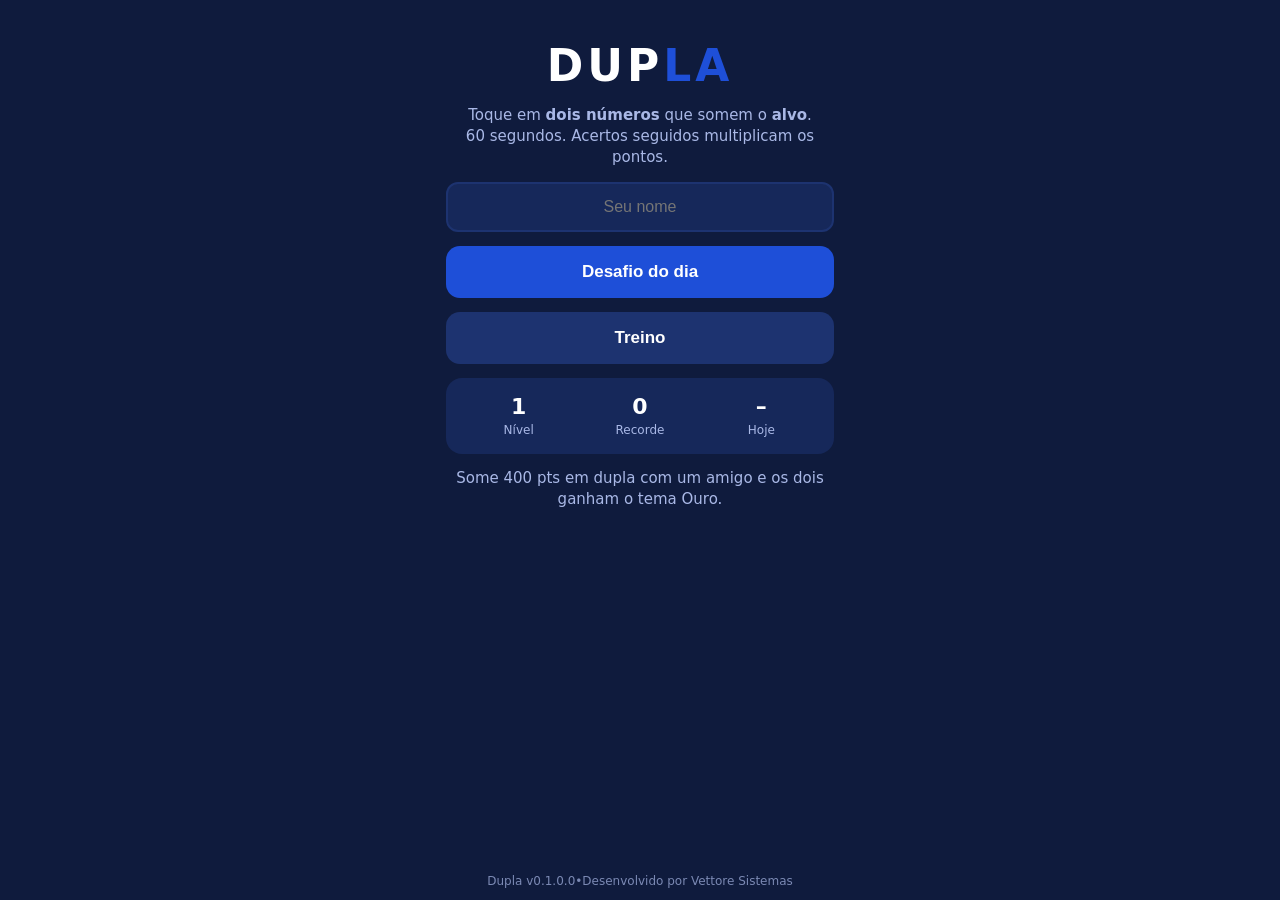
==== index.html @ faa6c2a7 "v0.1.0.0 v0.1.0.0 - Dupla: protótipo jogável com desafio diário, duelo por link e meta da dupla" ====
<!doctype html>
<html lang="pt-BR">
<head>
<meta charset="utf-8">
<meta name="viewport" content="width=device-width,initial-scale=1,maximum-scale=1,user-scalable=no">
<title>Dupla</title>
<style>
:root{--azul:#1e4fd8;--azul2:#163fa8;--fundo:#0f1b3d;--card:#16285a;--card2:#1d3370;--txt:#fff;--sub:#a9b8e6;--ok:#22c55e;--erro:#ef4444;--ouro:#f5b301}
body.ouro{--azul:#c58a00;--azul2:#8f6400;--card2:#3a2f10}
*{box-sizing:border-box;margin:0;padding:0;-webkit-tap-highlight-color:transparent}
body{background:var(--fundo);color:var(--txt);font-family:system-ui,-apple-system,Segoe UI,Roboto,sans-serif;min-height:100vh;display:flex;flex-direction:column;align-items:center;user-select:none}
.app{width:100%;max-width:420px;padding:16px;flex:1;display:flex;flex-direction:column}
.tela{display:none;flex-direction:column;gap:14px;flex:1}
.tela.on{display:flex}
h1{font-size:44px;text-align:center;letter-spacing:4px;margin-top:24px}
h1 span{color:var(--azul)}
.sub{color:var(--sub);text-align:center;font-size:15px;line-height:1.4}
.btn{background:var(--azul);color:#fff;border:0;border-radius:14px;padding:16px;font-size:17px;font-weight:700;cursor:pointer;width:100%}
.btn:active{transform:scale(.98);background:var(--azul2)}
.btn.sec{background:var(--card2)}
.btn.zap{background:#16a34a}
input{background:var(--card);border:2px solid var(--card2);color:#fff;border-radius:12px;padding:14px;font-size:16px;width:100%;text-align:center}
input:focus{outline:none;border-color:var(--azul)}
.box{background:var(--card);border-radius:16px;padding:16px}
.banner{background:linear-gradient(135deg,var(--azul),#7c3aed);border-radius:16px;padding:16px;text-align:center;line-height:1.45}
.stats{display:grid;grid-template-columns:repeat(3,1fr);gap:8px;text-align:center}
.stats b{display:block;font-size:22px}
.stats small{color:var(--sub);font-size:12px}
.topo{display:flex;justify-content:space-between;align-items:center}
.alvo{text-align:center}
.alvo small{color:var(--sub);font-size:13px;letter-spacing:2px}
.alvo b{display:block;font-size:64px;line-height:1}
.pts{font-size:22px;font-weight:700}
.combo{font-size:15px;color:var(--ouro);font-weight:700;min-width:60px;text-align:right}
.barra{height:10px;background:var(--card);border-radius:6px;overflow:hidden}
.barra i{display:block;height:100%;background:var(--azul);width:100%;transition:width .1s linear}
.barra.alerta i{background:var(--erro)}
.grid{display:grid;grid-template-columns:repeat(4,1fr);gap:10px;margin-top:6px}
.cel{aspect-ratio:1;border:0;border-radius:16px;background:var(--card2);color:#fff;font-size:34px;font-weight:800;cursor:pointer;transition:transform .08s,background .15s}
.cel:active{transform:scale(.93)}
.cel.sel{background:var(--azul);transform:scale(.95)}
.cel.ok{background:var(--ok)}
.cel.erro{background:var(--erro)}
.pop{position:fixed;left:50%;top:38%;transform:translate(-50%,0);font-size:34px;font-weight:900;pointer-events:none;animation:sobe .7s forwards;text-shadow:0 2px 8px #000}
@keyframes sobe{to{transform:translate(-50%,-70px);opacity:0}}
.grande{font-size:72px;font-weight:900;text-align:center;line-height:1}
.centro{text-align:center}
.vs{display:flex;justify-content:space-around;text-align:center}
.vs b{display:block;font-size:30px}
.vs small{color:var(--sub)}
.meta{height:14px;background:var(--fundo);border-radius:8px;overflow:hidden;margin-top:8px}
.meta i{display:block;height:100%;background:var(--ouro)}
.espaco{flex:1}
footer{color:var(--sub);font-size:12px;padding:12px;text-align:center;opacity:.7}
</style>
</head>
<body>
<div class="app">

  <!-- INÍCIO -->
  <section class="tela on" id="t-inicio">
    <h1>DUP<span>LA</span></h1>
    <p class="sub">Toque em <b>dois números</b> que somem o <b>alvo</b>.<br>60 segundos. Acertos seguidos multiplicam os pontos.</p>
    <div class="banner" id="convite" style="display:none"></div>
    <input id="nome" maxlength="16" placeholder="Seu nome">
    <button class="btn" id="b-desafio" style="display:none">Aceitar desafio</button>
    <button class="btn" id="b-dia">Desafio do dia</button>
    <button class="btn sec" id="b-treino">Treino</button>
    <div class="box stats">
      <div><b id="s-nivel">1</b><small>Nível</small></div>
      <div><b id="s-rec">0</b><small>Recorde</small></div>
      <div><b id="s-hoje">–</b><small>Hoje</small></div>
    </div>
    <p class="sub" id="s-tema"></p>
  </section>

  <!-- JOGO -->
  <section class="tela" id="t-jogo">
    <div class="topo">
      <div class="pts" id="j-pts">0</div>
      <div class="alvo"><small>ALVO</small><b id="j-alvo">10</b></div>
      <div class="combo" id="j-combo"></div>
    </div>
    <div class="barra" id="j-barra"><i id="j-tempo"></i></div>
    <div class="grid" id="j-grid"></div>
  </section>

  <!-- FIM -->
  <section class="tela" id="t-fim">
    <p class="sub" id="f-titulo" style="margin-top:20px"></p>
    <div class="grande" id="f-pts">0</div>
    <p class="centro sub" id="f-rec"></p>
    <div class="box" id="f-dupla" style="display:none"></div>
    <div class="espaco"></div>
    <button class="btn zap" id="f-share1"></button>
    <button class="btn sec" id="f-share2" style="display:none"></button>
    <button class="btn sec" id="f-novo">Jogar de novo</button>
    <button class="btn sec" id="f-menu">Menu</button>
  </section>

  <!-- RESULTADO RECEBIDO -->
  <section class="tela" id="t-res">
    <h1 style="font-size:32px">RESULTADO<br>DA DUPLA</h1>
    <div class="box" id="r-box"></div>
    <div class="espaco"></div>
    <button class="btn" id="r-jogar">Jogar</button>
  </section>

</div>
<footer id="rodape"></footer>

<script>
const CONFIG = { SISTEMA:'Dupla', VERSAO:'0.1.0.0', DESENVOLVEDOR:'Vettore Sistemas', TEMPO:60, META_DUPLA:400 };

const $ = id => document.getElementById(id);
const fmt = n => Number(n).toLocaleString('pt-BR');
const ls = {
  get(k,d){ try{ const v=localStorage.getItem('dupla_'+k); return v===null?d:JSON.parse(v); }catch(e){ return d; } },
  set(k,v){ try{ localStorage.setItem('dupla_'+k, JSON.stringify(v)); }catch(e){} }
};
function rng(seed){ let a=seed>>>0; return ()=>{ a=a+0x6D2B79F5|0; let t=Math.imul(a^a>>>15,1|a); t=t+Math.imul(t^t>>>7,61|t)^t; return ((t^t>>>14)>>>0)/4294967296; }; }
const hoje = () => { const d=new Date(); return d.getFullYear()*10000+(d.getMonth()+1)*100+d.getDate(); };
const base = () => location.origin + location.pathname;
const limpa = s => (s||'Amigo').toString().replace(/[<>&"]/g,'').slice(0,16) || 'Amigo';
const nome = () => limpa($('nome').value.trim() || 'Jogador');

// ---- Parâmetros de link ----
const P = new URLSearchParams(location.search);
let desafio = null, resultado = null;
if (P.get('r')) resultado = { seed:+P.get('r'), a:+P.get('a')||0, an:limpa(P.get('an')), b:+P.get('b')||0, bn:limpa(P.get('bn')) };
else if (P.get('d')) desafio = { seed:+P.get('d'), s:+P.get('s')||0, n:limpa(P.get('n')) };

// ---- Navegação ----
function mostrar(t){ document.querySelectorAll('.tela').forEach(e=>e.classList.remove('on')); $('t-'+t).classList.add('on'); }

function aplicarTema(){
  const ouro = ls.get('ouro', false);
  document.body.classList.toggle('ouro', ouro);
  $('s-tema').textContent = ouro ? 'Tema Ouro desbloqueado ✓' : `Some ${fmt(CONFIG.META_DUPLA)} pts em dupla com um amigo e os dois ganham o tema Ouro.`;
}
function nivel(){ return Math.floor(Math.sqrt(ls.get('total',0)/150))+1; }

function telaInicio(){
  $('s-nivel').textContent = nivel();
  $('s-rec').textContent = fmt(ls.get('recorde',0));
  const dia = ls.get('dia',{});
  $('s-hoje').textContent = dia.d===hoje() ? fmt(dia.p) : '–';
  if (desafio){
    $('convite').style.display='block';
    $('convite').innerHTML = `<b>${desafio.n}</b> te desafiou com <b>${fmt(desafio.s)} pts</b>.<br>Juntos, cheguem a ${fmt(CONFIG.META_DUPLA)} e <b>os dois</b> ganham o tema Ouro.`;
    $('b-desafio').style.display='block';
  }
  aplicarTema();
  mostrar('inicio');
}

// ---- Jogo ----
let G = null, modo = 'treino';

function iniciar(seed, m){
  ls.set('nome', nome());
  modo = m;
  G = { r:rng(seed), seed, grid:[], alvo:0, pts:0, combo:1, ult:0, sel:-1, fim:Date.now()+CONFIG.TEMPO*1000, timer:null };
  for (let i=0;i<16;i++) G.grid.push(novo());
  novoAlvo();
  montarGrid();
  mostrar('jogo');
  render();
  G.timer = setInterval(tick, 100);
}
function novo(){ return 1+Math.floor(G.r()*9); }
function existePar(t){ for(let i=0;i<16;i++) for(let j=i+1;j<16;j++) if(G.grid[i]+G.grid[j]===t) return true; return false; }
function novoAlvo(){
  let t = 8+Math.floor(G.r()*7);
  if (!existePar(t)){ const i=Math.floor(G.r()*16); let j=Math.floor(G.r()*15); if(j>=i) j++; t=G.grid[i]+G.grid[j]; }
  G.alvo = t;
}
function montarGrid(){
  const g=$('j-grid'); g.innerHTML='';
  for (let i=0;i<16;i++){ const b=document.createElement('button'); b.className='cel'; b.onpointerdown=e=>{e.preventDefault(); toque(i);}; g.appendChild(b); }
}
function render(){
  const cels = $('j-grid').children;
  for (let i=0;i<16;i++){ cels[i].textContent=G.grid[i]; cels[i].classList.toggle('sel', G.sel===i); }
  $('j-alvo').textContent = G.alvo;
  $('j-pts').textContent = fmt(G.pts);
  $('j-combo').textContent = G.combo>1 ? 'x'+G.combo : '';
}
function toque(i){
  if (!G) return;
  if (G.sel===-1){ G.sel=i; render(); return; }
  if (G.sel===i){ G.sel=-1; render(); return; }
  const a=G.sel, b=i; G.sel=-1;
  if (G.grid[a]+G.grid[b]===G.alvo){
    const agora=Date.now();
    G.combo = (agora-G.ult<2500) ? Math.min(G.combo+1,5) : 1;
    G.ult = agora;
    const ganho = 10*G.combo;
    G.pts += ganho;
    G.grid[a]=novo(); G.grid[b]=novo(); novoAlvo();
    flash([a,b],'ok'); pop('+'+ganho, 'var(--ok)'); vibrar(15);
  } else {
    G.combo=1; G.fim-=2000;
    flash([a,b],'erro'); pop('-2s', 'var(--erro)'); vibrar([40,30,40]);
  }
  render();
}
function flash(ids, cls){ const c=$('j-grid').children; ids.forEach(i=>{ c[i].classList.add(cls); setTimeout(()=>c[i].classList.remove(cls),220); }); }
function pop(txt, cor){ const p=document.createElement('div'); p.className='pop'; p.textContent=txt; p.style.color=cor; document.body.appendChild(p); setTimeout(()=>p.remove(),700); }
function vibrar(p){ try{ navigator.vibrate && navigator.vibrate(p); }catch(e){} }
function tick(){
  const rest = Math.max(0, G.fim-Date.now());
  $('j-tempo').style.width = (rest/(CONFIG.TEMPO*1000)*100)+'%';
  $('j-barra').classList.toggle('alerta', rest<10000);
  if (rest<=0) terminar();
}

// ---- Fim ----
function terminar(){
  clearInterval(G.timer);
  const pts=G.pts, seed=G.seed; G=null;
  ls.set('total', ls.get('total',0)+pts);
  const rec = ls.get('recorde',0);
  const novoRec = pts>rec; if (novoRec) ls.set('recorde', pts);
  if (modo==='dia'){ const d=ls.get('dia',{}); if (d.d!==hoje() || pts>d.p) ls.set('dia',{d:hoje(),p:pts}); }

  $('f-pts').textContent = fmt(pts);
  $('f-rec').textContent = novoRec ? 'Novo recorde!' : `Recorde: ${fmt(rec)}`;
  $('f-titulo').textContent = modo==='dia' ? 'DESAFIO DO DIA' : modo==='desafio' ? 'DESAFIO' : 'TREINO';
  $('f-dupla').style.display='none';
  $('f-share2').style.display='none';

  const linkDesafio = `${base()}?d=${seed}&s=${pts}&n=${encodeURIComponent(nome())}`;
  $('f-share1').textContent = 'Desafiar um amigo';
  $('f-share1').onclick = () => compartilhar(linkDesafio, `Fiz ${fmt(pts)} pts no Dupla. Bate isso? E se a gente somar ${fmt(CONFIG.META_DUPLA)}, os dois ganham o tema Ouro.`);

  if (modo==='desafio' && desafio){
    const total = pts + desafio.s;
    const bateu = total >= CONFIG.META_DUPLA;
    if (bateu) ls.set('ouro', true);
    const venc = pts>desafio.s ? 'Você venceu!' : pts<desafio.s ? `${desafio.n} venceu.` : 'Empate!';
    $('f-dupla').style.display='block';
    $('f-dupla').innerHTML = `
      <div class="vs"><div><b>${fmt(pts)}</b><small>Você</small></div><div><b>${fmt(desafio.s)}</b><small>${desafio.n}</small></div></div>
      <p class="centro" style="margin-top:10px"><b>${venc}</b></p>
      <p class="centro sub" style="margin-top:8px">Dupla: ${fmt(total)} / ${fmt(CONFIG.META_DUPLA)}</p>
      <div class="meta"><i style="width:${Math.min(100,total/CONFIG.META_DUPLA*100)}%"></i></div>
      <p class="centro" style="margin-top:8px">${bateu ? '🏆 Meta batida! Tema Ouro liberado.' : 'Faltou pouco. Tentem de novo!'}</p>`;
    const linkRes = `${base()}?r=${seed}&a=${desafio.s}&an=${encodeURIComponent(desafio.n)}&b=${pts}&bn=${encodeURIComponent(nome())}`;
    $('f-share1').textContent = `Mandar resultado para ${desafio.n}`;
    $('f-share1').onclick = () => compartilhar(linkRes, bateu ? `Batemos a meta da dupla! Abre aqui pra pegar seu tema Ouro:` : `Fiz ${fmt(pts)} contra seus ${fmt(desafio.s)}. Veja:`);
    $('f-share2').style.display='block';
    $('f-share2').textContent = 'Desafiar outro amigo';
    $('f-share2').onclick = () => compartilhar(linkDesafio, `Fiz ${fmt(pts)} pts no Dupla. Bate isso?`);
  }

  $('f-novo').onclick = () => modo==='dia' ? iniciar(hoje(),'dia') : modo==='desafio' ? iniciar(desafio.seed,'desafio') : iniciar(Math.floor(Math.random()*1e9),'treino');
  aplicarTema();
  mostrar('fim');
}

function compartilhar(url, txt){
  if (navigator.share){ navigator.share({ text:txt, url }).catch(()=>{}); }
  else { window.open('https://wa.me/?text='+encodeURIComponent(txt+'\n'+url), '_blank'); }
}

// ---- Resultado recebido ----
function telaResultado(){
  const total = resultado.a + resultado.b;
  const bateu = total >= CONFIG.META_DUPLA;
  if (bateu) ls.set('ouro', true);
  $('r-box').innerHTML = `
    <div class="vs"><div><b>${fmt(resultado.a)}</b><small>${resultado.an}</small></div><div><b>${fmt(resultado.b)}</b><small>${resultado.bn}</small></div></div>
    <p class="centro sub" style="margin-top:12px">Dupla: ${fmt(total)} / ${fmt(CONFIG.META_DUPLA)}</p>
    <div class="meta"><i style="width:${Math.min(100,total/CONFIG.META_DUPLA*100)}%"></i></div>
    <p class="centro" style="margin-top:10px">${bateu ? '🏆 Meta batida! Tema Ouro liberado para você.' : 'A dupla não chegou na meta desta vez.'}</p>`;
  aplicarTema();
  mostrar('res');
}

// ---- Boot ----
$('rodape').textContent = `${CONFIG.SISTEMA} v${CONFIG.VERSAO}•Desenvolvido por ${CONFIG.DESENVOLVEDOR}`;
$('nome').value = ls.get('nome','');
$('b-dia').onclick = () => iniciar(hoje(),'dia');
$('b-treino').onclick = () => iniciar(Math.floor(Math.random()*1e9),'treino');
$('b-desafio').onclick = () => iniciar(desafio.seed,'desafio');
$('f-menu').onclick = telaInicio;
$('r-jogar').onclick = () => { history.replaceState(null,'',base()); resultado=null; telaInicio(); };
resultado ? telaResultado() : telaInicio();
</script>
</body>
</html>
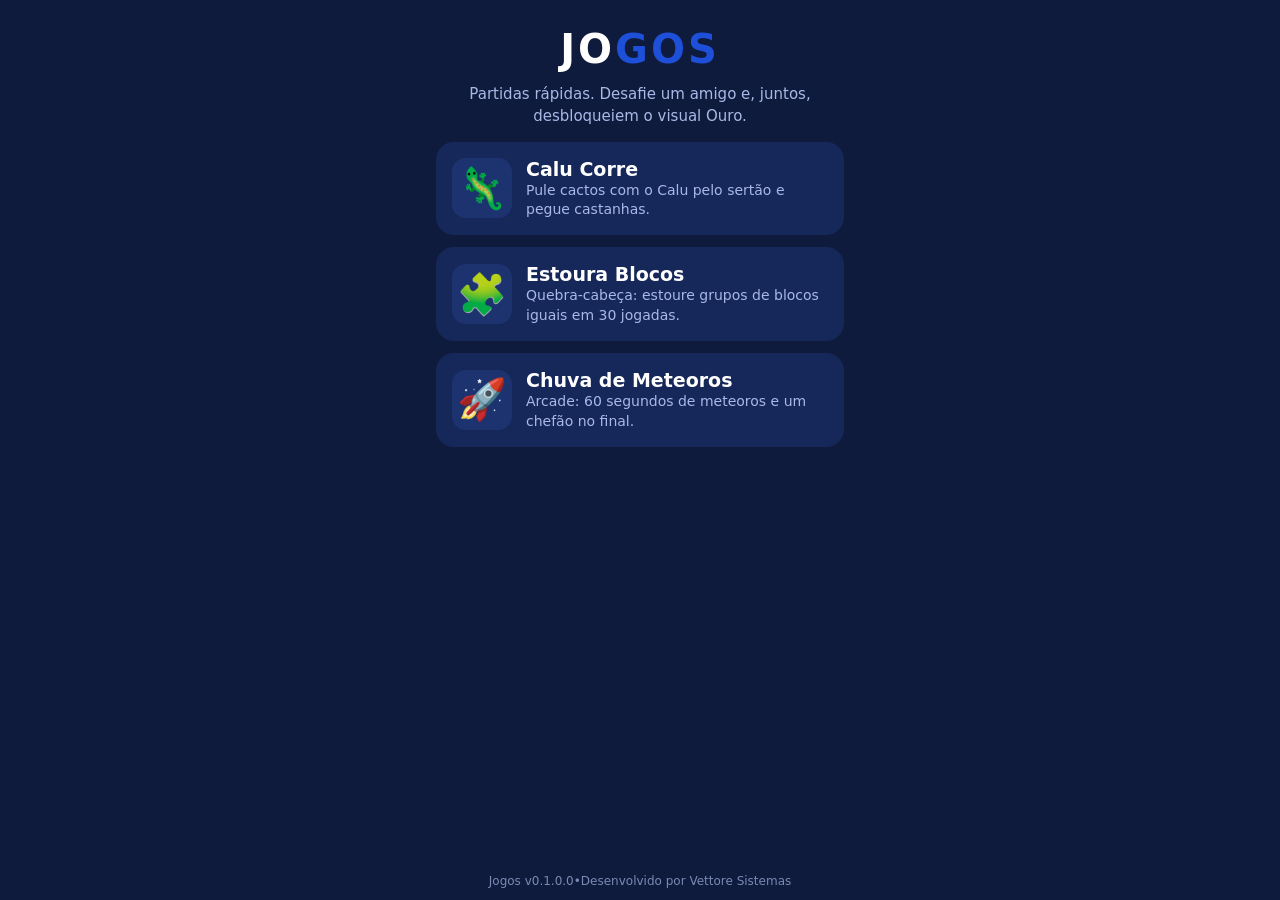
==== commit c4a88431: "v0.1.0.0 v0.1.0.0 - Jogos: site com Calu Corre, Estoura Blocos e Chuva de Meteoros" ====
--- a/index.html
+++ b/index.html
@@ -3,290 +3,23 @@
 <head>
 <meta charset="utf-8">
 <meta name="viewport" content="width=device-width,initial-scale=1,maximum-scale=1,user-scalable=no">
-<title>Dupla</title>
-<style>
-:root{--azul:#1e4fd8;--azul2:#163fa8;--fundo:#0f1b3d;--card:#16285a;--card2:#1d3370;--txt:#fff;--sub:#a9b8e6;--ok:#22c55e;--erro:#ef4444;--ouro:#f5b301}
-body.ouro{--azul:#c58a00;--azul2:#8f6400;--card2:#3a2f10}
-*{box-sizing:border-box;margin:0;padding:0;-webkit-tap-highlight-color:transparent}
-body{background:var(--fundo);color:var(--txt);font-family:system-ui,-apple-system,Segoe UI,Roboto,sans-serif;min-height:100vh;display:flex;flex-direction:column;align-items:center;user-select:none}
-.app{width:100%;max-width:420px;padding:16px;flex:1;display:flex;flex-direction:column}
-.tela{display:none;flex-direction:column;gap:14px;flex:1}
-.tela.on{display:flex}
-h1{font-size:44px;text-align:center;letter-spacing:4px;margin-top:24px}
-h1 span{color:var(--azul)}
-.sub{color:var(--sub);text-align:center;font-size:15px;line-height:1.4}
-.btn{background:var(--azul);color:#fff;border:0;border-radius:14px;padding:16px;font-size:17px;font-weight:700;cursor:pointer;width:100%}
-.btn:active{transform:scale(.98);background:var(--azul2)}
-.btn.sec{background:var(--card2)}
-.btn.zap{background:#16a34a}
-input{background:var(--card);border:2px solid var(--card2);color:#fff;border-radius:12px;padding:14px;font-size:16px;width:100%;text-align:center}
-input:focus{outline:none;border-color:var(--azul)}
-.box{background:var(--card);border-radius:16px;padding:16px}
-.banner{background:linear-gradient(135deg,var(--azul),#7c3aed);border-radius:16px;padding:16px;text-align:center;line-height:1.45}
-.stats{display:grid;grid-template-columns:repeat(3,1fr);gap:8px;text-align:center}
-.stats b{display:block;font-size:22px}
-.stats small{color:var(--sub);font-size:12px}
-.topo{display:flex;justify-content:space-between;align-items:center}
-.alvo{text-align:center}
-.alvo small{color:var(--sub);font-size:13px;letter-spacing:2px}
-.alvo b{display:block;font-size:64px;line-height:1}
-.pts{font-size:22px;font-weight:700}
-.combo{font-size:15px;color:var(--ouro);font-weight:700;min-width:60px;text-align:right}
-.barra{height:10px;background:var(--card);border-radius:6px;overflow:hidden}
-.barra i{display:block;height:100%;background:var(--azul);width:100%;transition:width .1s linear}
-.barra.alerta i{background:var(--erro)}
-.grid{display:grid;grid-template-columns:repeat(4,1fr);gap:10px;margin-top:6px}
-.cel{aspect-ratio:1;border:0;border-radius:16px;background:var(--card2);color:#fff;font-size:34px;font-weight:800;cursor:pointer;transition:transform .08s,background .15s}
-.cel:active{transform:scale(.93)}
-.cel.sel{background:var(--azul);transform:scale(.95)}
-.cel.ok{background:var(--ok)}
-.cel.erro{background:var(--erro)}
-.pop{position:fixed;left:50%;top:38%;transform:translate(-50%,0);font-size:34px;font-weight:900;pointer-events:none;animation:sobe .7s forwards;text-shadow:0 2px 8px #000}
-@keyframes sobe{to{transform:translate(-50%,-70px);opacity:0}}
-.grande{font-size:72px;font-weight:900;text-align:center;line-height:1}
-.centro{text-align:center}
-.vs{display:flex;justify-content:space-around;text-align:center}
-.vs b{display:block;font-size:30px}
-.vs small{color:var(--sub)}
-.meta{height:14px;background:var(--fundo);border-radius:8px;overflow:hidden;margin-top:8px}
-.meta i{display:block;height:100%;background:var(--ouro)}
-.espaco{flex:1}
-footer{color:var(--sub);font-size:12px;padding:12px;text-align:center;opacity:.7}
-</style>
+<title>Jogos</title>
+<link rel="stylesheet" href="style.css">
 </head>
 <body>
 <div class="app">
-
-  <!-- INÍCIO -->
-  <section class="tela on" id="t-inicio">
-    <h1>DUP<span>LA</span></h1>
-    <p class="sub">Toque em <b>dois números</b> que somem o <b>alvo</b>.<br>60 segundos. Acertos seguidos multiplicam os pontos.</p>
-    <div class="banner" id="convite" style="display:none"></div>
-    <input id="nome" maxlength="16" placeholder="Seu nome">
-    <button class="btn" id="b-desafio" style="display:none">Aceitar desafio</button>
-    <button class="btn" id="b-dia">Desafio do dia</button>
-    <button class="btn sec" id="b-treino">Treino</button>
-    <div class="box stats">
-      <div><b id="s-nivel">1</b><small>Nível</small></div>
-      <div><b id="s-rec">0</b><small>Recorde</small></div>
-      <div><b id="s-hoje">–</b><small>Hoje</small></div>
+  <section class="tela on">
+    <h1>JO<span>GOS</span></h1>
+    <p class="sub">Partidas rápidas. Desafie um amigo e, juntos, desbloqueiem o visual Ouro.</p>
+    <div class="cards">
+      <a class="card" href="corre.html"><div class="ic">🦎</div><div><b>Calu Corre</b><small>Pule cactos com o Calu pelo sertão e pegue castanhas.</small></div></a>
+      <a class="card" href="blocos.html"><div class="ic">🧩</div><div><b>Estoura Blocos</b><small>Quebra-cabeça: estoure grupos de blocos iguais em 30 jogadas.</small></div></a>
+      <a class="card" href="nave.html"><div class="ic">🚀</div><div><b>Chuva de Meteoros</b><small>Arcade: 60 segundos de meteoros e um chefão no final.</small></div></a>
     </div>
-    <p class="sub" id="s-tema"></p>
   </section>
-
-  <!-- JOGO -->
-  <section class="tela" id="t-jogo">
-    <div class="topo">
-      <div class="pts" id="j-pts">0</div>
-      <div class="alvo"><small>ALVO</small><b id="j-alvo">10</b></div>
-      <div class="combo" id="j-combo"></div>
-    </div>
-    <div class="barra" id="j-barra"><i id="j-tempo"></i></div>
-    <div class="grid" id="j-grid"></div>
-  </section>
-
-  <!-- FIM -->
-  <section class="tela" id="t-fim">
-    <p class="sub" id="f-titulo" style="margin-top:20px"></p>
-    <div class="grande" id="f-pts">0</div>
-    <p class="centro sub" id="f-rec"></p>
-    <div class="box" id="f-dupla" style="display:none"></div>
-    <div class="espaco"></div>
-    <button class="btn zap" id="f-share1"></button>
-    <button class="btn sec" id="f-share2" style="display:none"></button>
-    <button class="btn sec" id="f-novo">Jogar de novo</button>
-    <button class="btn sec" id="f-menu">Menu</button>
-  </section>
-
-  <!-- RESULTADO RECEBIDO -->
-  <section class="tela" id="t-res">
-    <h1 style="font-size:32px">RESULTADO<br>DA DUPLA</h1>
-    <div class="box" id="r-box"></div>
-    <div class="espaco"></div>
-    <button class="btn" id="r-jogar">Jogar</button>
-  </section>
-
 </div>
 <footer id="rodape"></footer>
-
-<script>
-const CONFIG = { SISTEMA:'Dupla', VERSAO:'0.1.0.0', DESENVOLVEDOR:'Vettore Sistemas', TEMPO:60, META_DUPLA:400 };
-
-const $ = id => document.getElementById(id);
-const fmt = n => Number(n).toLocaleString('pt-BR');
-const ls = {
-  get(k,d){ try{ const v=localStorage.getItem('dupla_'+k); return v===null?d:JSON.parse(v); }catch(e){ return d; } },
-  set(k,v){ try{ localStorage.setItem('dupla_'+k, JSON.stringify(v)); }catch(e){} }
-};
-function rng(seed){ let a=seed>>>0; return ()=>{ a=a+0x6D2B79F5|0; let t=Math.imul(a^a>>>15,1|a); t=t+Math.imul(t^t>>>7,61|t)^t; return ((t^t>>>14)>>>0)/4294967296; }; }
-const hoje = () => { const d=new Date(); return d.getFullYear()*10000+(d.getMonth()+1)*100+d.getDate(); };
-const base = () => location.origin + location.pathname;
-const limpa = s => (s||'Amigo').toString().replace(/[<>&"]/g,'').slice(0,16) || 'Amigo';
-const nome = () => limpa($('nome').value.trim() || 'Jogador');
-
-// ---- Parâmetros de link ----
-const P = new URLSearchParams(location.search);
-let desafio = null, resultado = null;
-if (P.get('r')) resultado = { seed:+P.get('r'), a:+P.get('a')||0, an:limpa(P.get('an')), b:+P.get('b')||0, bn:limpa(P.get('bn')) };
-else if (P.get('d')) desafio = { seed:+P.get('d'), s:+P.get('s')||0, n:limpa(P.get('n')) };
-
-// ---- Navegação ----
-function mostrar(t){ document.querySelectorAll('.tela').forEach(e=>e.classList.remove('on')); $('t-'+t).classList.add('on'); }
-
-function aplicarTema(){
-  const ouro = ls.get('ouro', false);
-  document.body.classList.toggle('ouro', ouro);
-  $('s-tema').textContent = ouro ? 'Tema Ouro desbloqueado ✓' : `Some ${fmt(CONFIG.META_DUPLA)} pts em dupla com um amigo e os dois ganham o tema Ouro.`;
-}
-function nivel(){ return Math.floor(Math.sqrt(ls.get('total',0)/150))+1; }
-
-function telaInicio(){
-  $('s-nivel').textContent = nivel();
-  $('s-rec').textContent = fmt(ls.get('recorde',0));
-  const dia = ls.get('dia',{});
-  $('s-hoje').textContent = dia.d===hoje() ? fmt(dia.p) : '–';
-  if (desafio){
-    $('convite').style.display='block';
-    $('convite').innerHTML = `<b>${desafio.n}</b> te desafiou com <b>${fmt(desafio.s)} pts</b>.<br>Juntos, cheguem a ${fmt(CONFIG.META_DUPLA)} e <b>os dois</b> ganham o tema Ouro.`;
-    $('b-desafio').style.display='block';
-  }
-  aplicarTema();
-  mostrar('inicio');
-}
-
-// ---- Jogo ----
-let G = null, modo = 'treino';
-
-function iniciar(seed, m){
-  ls.set('nome', nome());
-  modo = m;
-  G = { r:rng(seed), seed, grid:[], alvo:0, pts:0, combo:1, ult:0, sel:-1, fim:Date.now()+CONFIG.TEMPO*1000, timer:null };
-  for (let i=0;i<16;i++) G.grid.push(novo());
-  novoAlvo();
-  montarGrid();
-  mostrar('jogo');
-  render();
-  G.timer = setInterval(tick, 100);
-}
-function novo(){ return 1+Math.floor(G.r()*9); }
-function existePar(t){ for(let i=0;i<16;i++) for(let j=i+1;j<16;j++) if(G.grid[i]+G.grid[j]===t) return true; return false; }
-function novoAlvo(){
-  let t = 8+Math.floor(G.r()*7);
-  if (!existePar(t)){ const i=Math.floor(G.r()*16); let j=Math.floor(G.r()*15); if(j>=i) j++; t=G.grid[i]+G.grid[j]; }
-  G.alvo = t;
-}
-function montarGrid(){
-  const g=$('j-grid'); g.innerHTML='';
-  for (let i=0;i<16;i++){ const b=document.createElement('button'); b.className='cel'; b.onpointerdown=e=>{e.preventDefault(); toque(i);}; g.appendChild(b); }
-}
-function render(){
-  const cels = $('j-grid').children;
-  for (let i=0;i<16;i++){ cels[i].textContent=G.grid[i]; cels[i].classList.toggle('sel', G.sel===i); }
-  $('j-alvo').textContent = G.alvo;
-  $('j-pts').textContent = fmt(G.pts);
-  $('j-combo').textContent = G.combo>1 ? 'x'+G.combo : '';
-}
-function toque(i){
-  if (!G) return;
-  if (G.sel===-1){ G.sel=i; render(); return; }
-  if (G.sel===i){ G.sel=-1; render(); return; }
-  const a=G.sel, b=i; G.sel=-1;
-  if (G.grid[a]+G.grid[b]===G.alvo){
-    const agora=Date.now();
-    G.combo = (agora-G.ult<2500) ? Math.min(G.combo+1,5) : 1;
-    G.ult = agora;
-    const ganho = 10*G.combo;
-    G.pts += ganho;
-    G.grid[a]=novo(); G.grid[b]=novo(); novoAlvo();
-    flash([a,b],'ok'); pop('+'+ganho, 'var(--ok)'); vibrar(15);
-  } else {
-    G.combo=1; G.fim-=2000;
-    flash([a,b],'erro'); pop('-2s', 'var(--erro)'); vibrar([40,30,40]);
-  }
-  render();
-}
-function flash(ids, cls){ const c=$('j-grid').children; ids.forEach(i=>{ c[i].classList.add(cls); setTimeout(()=>c[i].classList.remove(cls),220); }); }
-function pop(txt, cor){ const p=document.createElement('div'); p.className='pop'; p.textContent=txt; p.style.color=cor; document.body.appendChild(p); setTimeout(()=>p.remove(),700); }
-function vibrar(p){ try{ navigator.vibrate && navigator.vibrate(p); }catch(e){} }
-function tick(){
-  const rest = Math.max(0, G.fim-Date.now());
-  $('j-tempo').style.width = (rest/(CONFIG.TEMPO*1000)*100)+'%';
-  $('j-barra').classList.toggle('alerta', rest<10000);
-  if (rest<=0) terminar();
-}
-
-// ---- Fim ----
-function terminar(){
-  clearInterval(G.timer);
-  const pts=G.pts, seed=G.seed; G=null;
-  ls.set('total', ls.get('total',0)+pts);
-  const rec = ls.get('recorde',0);
-  const novoRec = pts>rec; if (novoRec) ls.set('recorde', pts);
-  if (modo==='dia'){ const d=ls.get('dia',{}); if (d.d!==hoje() || pts>d.p) ls.set('dia',{d:hoje(),p:pts}); }
-
-  $('f-pts').textContent = fmt(pts);
-  $('f-rec').textContent = novoRec ? 'Novo recorde!' : `Recorde: ${fmt(rec)}`;
-  $('f-titulo').textContent = modo==='dia' ? 'DESAFIO DO DIA' : modo==='desafio' ? 'DESAFIO' : 'TREINO';
-  $('f-dupla').style.display='none';
-  $('f-share2').style.display='none';
-
-  const linkDesafio = `${base()}?d=${seed}&s=${pts}&n=${encodeURIComponent(nome())}`;
-  $('f-share1').textContent = 'Desafiar um amigo';
-  $('f-share1').onclick = () => compartilhar(linkDesafio, `Fiz ${fmt(pts)} pts no Dupla. Bate isso? E se a gente somar ${fmt(CONFIG.META_DUPLA)}, os dois ganham o tema Ouro.`);
-
-  if (modo==='desafio' && desafio){
-    const total = pts + desafio.s;
-    const bateu = total >= CONFIG.META_DUPLA;
-    if (bateu) ls.set('ouro', true);
-    const venc = pts>desafio.s ? 'Você venceu!' : pts<desafio.s ? `${desafio.n} venceu.` : 'Empate!';
-    $('f-dupla').style.display='block';
-    $('f-dupla').innerHTML = `
-      <div class="vs"><div><b>${fmt(pts)}</b><small>Você</small></div><div><b>${fmt(desafio.s)}</b><small>${desafio.n}</small></div></div>
-      <p class="centro" style="margin-top:10px"><b>${venc}</b></p>
-      <p class="centro sub" style="margin-top:8px">Dupla: ${fmt(total)} / ${fmt(CONFIG.META_DUPLA)}</p>
-      <div class="meta"><i style="width:${Math.min(100,total/CONFIG.META_DUPLA*100)}%"></i></div>
-      <p class="centro" style="margin-top:8px">${bateu ? '🏆 Meta batida! Tema Ouro liberado.' : 'Faltou pouco. Tentem de novo!'}</p>`;
-    const linkRes = `${base()}?r=${seed}&a=${desafio.s}&an=${encodeURIComponent(desafio.n)}&b=${pts}&bn=${encodeURIComponent(nome())}`;
-    $('f-share1').textContent = `Mandar resultado para ${desafio.n}`;
-    $('f-share1').onclick = () => compartilhar(linkRes, bateu ? `Batemos a meta da dupla! Abre aqui pra pegar seu tema Ouro:` : `Fiz ${fmt(pts)} contra seus ${fmt(desafio.s)}. Veja:`);
-    $('f-share2').style.display='block';
-    $('f-share2').textContent = 'Desafiar outro amigo';
-    $('f-share2').onclick = () => compartilhar(linkDesafio, `Fiz ${fmt(pts)} pts no Dupla. Bate isso?`);
-  }
-
-  $('f-novo').onclick = () => modo==='dia' ? iniciar(hoje(),'dia') : modo==='desafio' ? iniciar(desafio.seed,'desafio') : iniciar(Math.floor(Math.random()*1e9),'treino');
-  aplicarTema();
-  mostrar('fim');
-}
-
-function compartilhar(url, txt){
-  if (navigator.share){ navigator.share({ text:txt, url }).catch(()=>{}); }
-  else { window.open('https://wa.me/?text='+encodeURIComponent(txt+'\n'+url), '_blank'); }
-}
-
-// ---- Resultado recebido ----
-function telaResultado(){
-  const total = resultado.a + resultado.b;
-  const bateu = total >= CONFIG.META_DUPLA;
-  if (bateu) ls.set('ouro', true);
-  $('r-box').innerHTML = `
-    <div class="vs"><div><b>${fmt(resultado.a)}</b><small>${resultado.an}</small></div><div><b>${fmt(resultado.b)}</b><small>${resultado.bn}</small></div></div>
-    <p class="centro sub" style="margin-top:12px">Dupla: ${fmt(total)} / ${fmt(CONFIG.META_DUPLA)}</p>
-    <div class="meta"><i style="width:${Math.min(100,total/CONFIG.META_DUPLA*100)}%"></i></div>
-    <p class="centro" style="margin-top:10px">${bateu ? '🏆 Meta batida! Tema Ouro liberado para você.' : 'A dupla não chegou na meta desta vez.'}</p>`;
-  aplicarTema();
-  mostrar('res');
-}
-
-// ---- Boot ----
-$('rodape').textContent = `${CONFIG.SISTEMA} v${CONFIG.VERSAO}•Desenvolvido por ${CONFIG.DESENVOLVEDOR}`;
-$('nome').value = ls.get('nome','');
-$('b-dia').onclick = () => iniciar(hoje(),'dia');
-$('b-treino').onclick = () => iniciar(Math.floor(Math.random()*1e9),'treino');
-$('b-desafio').onclick = () => iniciar(desafio.seed,'desafio');
-$('f-menu').onclick = telaInicio;
-$('r-jogar').onclick = () => { history.replaceState(null,'',base()); resultado=null; telaInicio(); };
-resultado ? telaResultado() : telaInicio();
-</script>
+<script src="core.js"></script>
+<script>$('rodape').textContent = `Jogos v${CONFIG.VERSAO}•Desenvolvido por ${CONFIG.DESENVOLVEDOR}`;</script>
 </body>
 </html>
--- a/style.css
+++ b/style.css
@@ -0,0 +1,55 @@
+:root{--azul:#1e4fd8;--azul2:#163fa8;--fundo:#0f1b3d;--card:#16285a;--card2:#1d3370;--txt:#fff;--sub:#a9b8e6;--ok:#22c55e;--erro:#ef4444;--ouro:#f5b301}
+body.ouro{--azul:#c58a00;--azul2:#8f6400;--card2:#3a2f10}
+*{box-sizing:border-box;margin:0;padding:0;-webkit-tap-highlight-color:transparent}
+[hidden]{display:none!important}
+html,body{overscroll-behavior:none}
+body{background:var(--fundo);color:var(--txt);font-family:system-ui,-apple-system,Segoe UI,Roboto,sans-serif;min-height:100vh;display:flex;flex-direction:column;align-items:center;user-select:none;-webkit-user-select:none}
+a{color:inherit;text-decoration:none}
+.app{width:100%;max-width:440px;padding:16px;flex:1;display:flex;flex-direction:column}
+.tela{display:none;flex-direction:column;gap:14px;flex:1}
+.tela.on{display:flex}
+h1{font-size:40px;text-align:center;letter-spacing:3px;margin-top:12px;line-height:1.05}
+h1 span{color:var(--azul)}
+.sub{color:var(--sub);text-align:center;font-size:15px;line-height:1.45}
+.voltar{color:var(--sub);font-size:15px}
+.btn{display:block;background:var(--azul);color:#fff;border:0;border-radius:14px;padding:16px;font-size:17px;font-weight:700;cursor:pointer;width:100%;text-align:center}
+.btn:active{transform:scale(.98);background:var(--azul2)}
+.btn.sec{background:var(--card2)}
+.btn.zap{background:#16a34a}
+input{background:var(--card);border:2px solid var(--card2);color:#fff;border-radius:12px;padding:14px;font-size:16px;width:100%;text-align:center}
+input:focus{outline:none;border-color:var(--azul)}
+.box{background:var(--card);border-radius:16px;padding:16px}
+.banner{background:linear-gradient(135deg,var(--azul),#7c3aed);border-radius:16px;padding:16px;text-align:center;line-height:1.45}
+.stats{display:grid;grid-template-columns:repeat(3,1fr);gap:8px;text-align:center}
+.stats b{display:block;font-size:22px}
+.stats small{color:var(--sub);font-size:12px}
+.grande{font-size:68px;font-weight:900;text-align:center;line-height:1}
+.centro{text-align:center}
+.mt{margin-top:10px}
+.vs{display:flex;justify-content:space-around;text-align:center}
+.vs b{display:block;font-size:30px}
+.vs small{color:var(--sub)}
+.meta{height:14px;background:var(--fundo);border-radius:8px;overflow:hidden;margin-top:8px}
+.meta i{display:block;height:100%;background:var(--ouro)}
+.espaco{flex:1}
+footer{color:var(--sub);font-size:12px;padding:12px;text-align:center;opacity:.7}
+/* área de jogo */
+.tela.jogo{padding:0;justify-content:center}
+#area{display:flex;flex-direction:column;align-items:center;gap:10px;width:100%}
+.cv{display:block;width:min(100%,calc((100vh - 70px)*360/560));aspect-ratio:360/560;border-radius:18px;touch-action:none;background:#000}
+.pop{position:fixed;left:50%;top:35%;transform:translate(-50%,0);font-size:32px;font-weight:900;pointer-events:none;animation:sobe .7s forwards;text-shadow:0 2px 8px #000;z-index:9}
+@keyframes sobe{to{transform:translate(-50%,-70px);opacity:0}}
+/* blocos */
+.hud{display:flex;justify-content:space-between;align-items:center;width:100%;font-size:18px}
+.hud b{font-size:24px}
+.bgrid{display:grid;grid-template-columns:repeat(7,1fr);gap:5px;width:100%;touch-action:none}
+.bc{aspect-ratio:1;border-radius:10px;display:flex;align-items:center;justify-content:center;color:rgba(255,255,255,.8);font-size:18px;cursor:pointer;transition:transform .2s,opacity .2s;box-shadow:inset 0 -4px 0 rgba(0,0,0,.25)}
+.bc.estoura{transform:scale(0);opacity:0}
+.bc.nao{animation:treme .25s}
+@keyframes treme{25%{transform:translateX(-4px)}75%{transform:translateX(4px)}}
+/* hub */
+.cards{display:flex;flex-direction:column;gap:12px}
+.card{display:flex;gap:14px;align-items:center;background:var(--card);border-radius:18px;padding:16px}
+.card .ic{font-size:40px;width:60px;height:60px;display:flex;align-items:center;justify-content:center;background:var(--card2);border-radius:14px;flex-shrink:0}
+.card b{font-size:19px;display:block}
+.card small{color:var(--sub);font-size:14px;line-height:1.35}
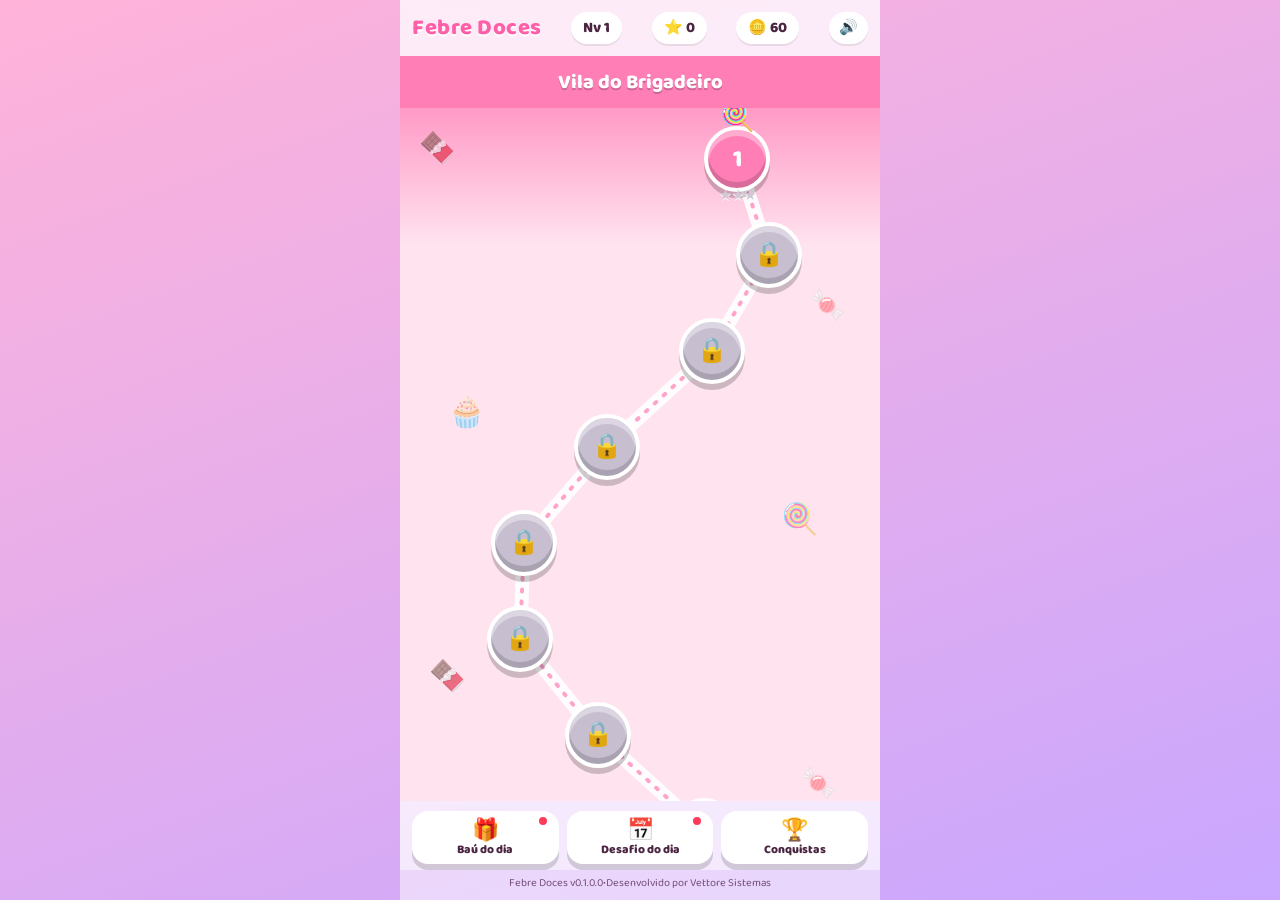
==== commit fa2a0ec5: "v0.1.0.0 v0.1.0.0 - Febre Doces: campanha de 40 fases, doces originais, especiais, conquistas e duel" ====
--- a/index.html
+++ b/index.html
@@ -2,24 +2,64 @@
 <html lang="pt-BR">
 <head>
 <meta charset="utf-8">
-<meta name="viewport" content="width=device-width,initial-scale=1,maximum-scale=1,user-scalable=no">
-<title>Jogos</title>
+<meta name="viewport" content="width=device-width,initial-scale=1,maximum-scale=1,user-scalable=no,viewport-fit=cover">
+<meta name="theme-color" content="#ff7ec0">
+<title>Febre Doces</title>
+<link rel="preconnect" href="https://fonts.googleapis.com">
+<link href="https://fonts.googleapis.com/css2?family=Baloo+2:wght@500;700;800&display=swap" rel="stylesheet">
 <link rel="stylesheet" href="style.css">
 </head>
 <body>
 <div class="app">
-  <section class="tela on">
-    <h1>JO<span>GOS</span></h1>
-    <p class="sub">Partidas rápidas. Desafie um amigo e, juntos, desbloqueiem o visual Ouro.</p>
-    <div class="cards">
-      <a class="card" href="corre.html"><div class="ic">🦎</div><div><b>Calu Corre</b><small>Pule cactos com o Calu pelo sertão e pegue castanhas.</small></div></a>
-      <a class="card" href="blocos.html"><div class="ic">🧩</div><div><b>Estoura Blocos</b><small>Quebra-cabeça: estoure grupos de blocos iguais em 30 jogadas.</small></div></a>
-      <a class="card" href="nave.html"><div class="ic">🚀</div><div><b>Chuva de Meteoros</b><small>Arcade: 60 segundos de meteoros e um chefão no final.</small></div></a>
+
+  <!-- MAPA -->
+  <section class="tela on" id="t-mapa">
+    <header class="barra">
+      <span class="logo">Febre Doces</span>
+      <span class="chip" id="h-nivel">Nv 1</span>
+      <span class="chip" id="h-est">⭐ 0</span>
+      <span class="chip" id="h-moe">🪙 0</span>
+      <button class="chip som" id="h-som">🔊</button>
+    </header>
+    <div id="mapa"></div>
+    <nav class="navb">
+      <button id="n-bau">🎁<small>Baú do dia</small><span class="dot" id="bau-dot" hidden></span></button>
+      <button id="n-dia">📅<small>Desafio do dia</small><span class="dot" id="dia-dot" hidden></span></button>
+      <button id="n-conq">🏆<small>Conquistas</small></button>
+    </nav>
+    <footer id="rodape"></footer>
+  </section>
+
+  <!-- JOGO -->
+  <section class="tela" id="t-jogo">
+    <header class="hudj">
+      <button class="sair" id="j-sair">✕</button>
+      <div class="obj" id="j-obj"></div>
+      <div class="jogb" id="j-jogb"><b id="j-jog">0</b><small>jogadas</small></div>
+    </header>
+    <div class="placar">
+      <b id="j-pts">0</b>
+      <div class="bar"><i id="j-bar"></i><span class="st" id="st1">★</span><span class="st" id="st2">★</span><span class="st" id="st3">★</span></div>
+    </div>
+    <div class="tab" id="tab"><div id="fundo"></div><div id="doces"></div><div id="fx"></div></div>
+    <div class="boost">
+      <button id="bo-mar">🔨<small>🪙 30</small></button>
+      <button id="bo-mis">🔀<small>🪙 20</small></button>
+      <button id="bo-mais">+5<small>🪙 40</small></button>
     </div>
   </section>
+
+  <!-- CONQUISTAS -->
+  <section class="tela" id="t-conq">
+    <header class="barra"><button class="chip" id="c-volta">‹ Mapa</button><span class="logo">Conquistas</span><span class="chip" id="c-qtd">0/0</span></header>
+    <div class="lista" id="c-lista"></div>
+  </section>
+
 </div>
-<footer id="rodape"></footer>
-<script src="core.js"></script>
-<script>$('rodape').textContent = `Jogos v${CONFIG.VERSAO}•Desenvolvido por ${CONFIG.DESENVOLVEDOR}`;</script>
+<div class="modal" id="modal" hidden><div class="mbox" id="mbox"></div></div>
+<div id="toast"></div>
+<script src="logica.js"></script>
+<script src="doces.js"></script>
+<script src="jogo.js"></script>
 </body>
 </html>
--- a/style.css
+++ b/style.css
@@ -1,55 +1,127 @@
-:root{--azul:#1e4fd8;--azul2:#163fa8;--fundo:#0f1b3d;--card:#16285a;--card2:#1d3370;--txt:#fff;--sub:#a9b8e6;--ok:#22c55e;--erro:#ef4444;--ouro:#f5b301}
-body.ouro{--azul:#c58a00;--azul2:#8f6400;--card2:#3a2f10}
+:root{--rosa:#ff5fa8;--roxo:#8b5cf6;--ouro:#ffc83d;--txt:#4a2440;--branco:#fff;--sombra:0 6px 0 rgba(0,0,0,.15)}
 *{box-sizing:border-box;margin:0;padding:0;-webkit-tap-highlight-color:transparent}
 [hidden]{display:none!important}
-html,body{overscroll-behavior:none}
-body{background:var(--fundo);color:var(--txt);font-family:system-ui,-apple-system,Segoe UI,Roboto,sans-serif;min-height:100vh;display:flex;flex-direction:column;align-items:center;user-select:none;-webkit-user-select:none}
-a{color:inherit;text-decoration:none}
-.app{width:100%;max-width:440px;padding:16px;flex:1;display:flex;flex-direction:column}
-.tela{display:none;flex-direction:column;gap:14px;flex:1}
+html,body{height:100%;overscroll-behavior:none}
+body{font-family:'Baloo 2',system-ui,-apple-system,sans-serif;color:var(--txt);background:linear-gradient(160deg,#ffb3d9,#c9a7ff);user-select:none;-webkit-user-select:none;overflow:hidden}
+button{font-family:inherit;cursor:pointer;border:0;color:inherit}
+.app{max-width:480px;margin:0 auto;height:100dvh;position:relative}
+.tela{display:none;flex-direction:column;height:100%}
 .tela.on{display:flex}
-h1{font-size:40px;text-align:center;letter-spacing:3px;margin-top:12px;line-height:1.05}
-h1 span{color:var(--azul)}
-.sub{color:var(--sub);text-align:center;font-size:15px;line-height:1.45}
-.voltar{color:var(--sub);font-size:15px}
-.btn{display:block;background:var(--azul);color:#fff;border:0;border-radius:14px;padding:16px;font-size:17px;font-weight:700;cursor:pointer;width:100%;text-align:center}
-.btn:active{transform:scale(.98);background:var(--azul2)}
-.btn.sec{background:var(--card2)}
-.btn.zap{background:#16a34a}
-input{background:var(--card);border:2px solid var(--card2);color:#fff;border-radius:12px;padding:14px;font-size:16px;width:100%;text-align:center}
-input:focus{outline:none;border-color:var(--azul)}
-.box{background:var(--card);border-radius:16px;padding:16px}
-.banner{background:linear-gradient(135deg,var(--azul),#7c3aed);border-radius:16px;padding:16px;text-align:center;line-height:1.45}
-.stats{display:grid;grid-template-columns:repeat(3,1fr);gap:8px;text-align:center}
-.stats b{display:block;font-size:22px}
-.stats small{color:var(--sub);font-size:12px}
-.grande{font-size:68px;font-weight:900;text-align:center;line-height:1}
-.centro{text-align:center}
-.mt{margin-top:10px}
-.vs{display:flex;justify-content:space-around;text-align:center}
-.vs b{display:block;font-size:30px}
-.vs small{color:var(--sub)}
-.meta{height:14px;background:var(--fundo);border-radius:8px;overflow:hidden;margin-top:8px}
-.meta i{display:block;height:100%;background:var(--ouro)}
-.espaco{flex:1}
-footer{color:var(--sub);font-size:12px;padding:12px;text-align:center;opacity:.7}
-/* área de jogo */
-.tela.jogo{padding:0;justify-content:center}
-#area{display:flex;flex-direction:column;align-items:center;gap:10px;width:100%}
-.cv{display:block;width:min(100%,calc((100vh - 70px)*360/560));aspect-ratio:360/560;border-radius:18px;touch-action:none;background:#000}
-.pop{position:fixed;left:50%;top:35%;transform:translate(-50%,0);font-size:32px;font-weight:900;pointer-events:none;animation:sobe .7s forwards;text-shadow:0 2px 8px #000;z-index:9}
-@keyframes sobe{to{transform:translate(-50%,-70px);opacity:0}}
-/* blocos */
-.hud{display:flex;justify-content:space-between;align-items:center;width:100%;font-size:18px}
-.hud b{font-size:24px}
-.bgrid{display:grid;grid-template-columns:repeat(7,1fr);gap:5px;width:100%;touch-action:none}
-.bc{aspect-ratio:1;border-radius:10px;display:flex;align-items:center;justify-content:center;color:rgba(255,255,255,.8);font-size:18px;cursor:pointer;transition:transform .2s,opacity .2s;box-shadow:inset 0 -4px 0 rgba(0,0,0,.25)}
-.bc.estoura{transform:scale(0);opacity:0}
-.bc.nao{animation:treme .25s}
-@keyframes treme{25%{transform:translateX(-4px)}75%{transform:translateX(4px)}}
-/* hub */
-.cards{display:flex;flex-direction:column;gap:12px}
-.card{display:flex;gap:14px;align-items:center;background:var(--card);border-radius:18px;padding:16px}
-.card .ic{font-size:40px;width:60px;height:60px;display:flex;align-items:center;justify-content:center;background:var(--card2);border-radius:14px;flex-shrink:0}
-.card b{font-size:19px;display:block}
-.card small{color:var(--sub);font-size:14px;line-height:1.35}
+
+/* barra superior do mapa */
+.barra{display:flex;gap:8px;padding:10px 12px;justify-content:space-between;align-items:center;background:rgba(255,255,255,.75);backdrop-filter:blur(8px);z-index:3}
+.chip{background:#fff;border-radius:20px;padding:4px 12px;font-weight:800;font-size:15px;box-shadow:0 2px 0 rgba(0,0,0,.08);white-space:nowrap}
+.chip.som{padding:4px 10px}
+.logo{font-weight:900;font-size:22px;color:var(--rosa);letter-spacing:.5px;text-shadow:0 2px 0 #fff}
+
+/* mapa */
+#mapa{flex:1;overflow-y:auto;overflow-x:hidden;position:relative;scroll-behavior:smooth}
+.mundo{position:relative;padding-bottom:20px}
+.mundo-nome{position:sticky;top:0;z-index:2;text-align:center;padding:10px;font-weight:900;font-size:20px;color:#fff;text-shadow:0 2px 0 rgba(0,0,0,.2)}
+.trilha{position:absolute;inset:0;width:100%;height:100%;pointer-events:none}
+.no{position:absolute;width:66px;height:66px;margin-left:-33px;border-radius:50%;display:flex;align-items:center;justify-content:center;font-weight:900;font-size:24px;color:#fff;box-shadow:0 6px 0 rgba(0,0,0,.2),inset 0 -6px 0 rgba(0,0,0,.15),inset 0 6px 0 rgba(255,255,255,.35);border:4px solid #fff;z-index:1}
+.no.bloq{background:#c7bfd0!important;color:#8d8496}
+.no.atual{animation:pulsa 1.2s infinite}
+.no .est{position:absolute;bottom:-20px;font-size:15px;letter-spacing:-1px;color:#d1c7d6;text-shadow:0 1px 0 #fff;white-space:nowrap}
+.no .est b{color:var(--ouro);font-weight:400}
+.no .eu{position:absolute;top:-34px;font-size:28px;animation:quica .8s infinite alternate}
+@keyframes pulsa{50%{transform:scale(1.1)}}
+@keyframes quica{to{transform:translateY(-6px)}}
+.deco{position:absolute;font-size:30px;opacity:.55;pointer-events:none}
+.fim-mapa{text-align:center;padding:30px 20px 40px;font-weight:800;color:#fff;font-size:18px}
+.navb{display:flex;gap:8px;padding:10px 12px 6px;background:rgba(255,255,255,.75);backdrop-filter:blur(8px)}
+.navb button{flex:1;background:#fff;border-radius:16px;padding:8px 4px;font-size:22px;line-height:1.1;box-shadow:var(--sombra);position:relative}
+.navb button small{display:block;font-size:12px;font-weight:800}
+.navb .dot{position:absolute;top:4px;right:10px;width:12px;height:12px;border-radius:50%;background:#ff3b5c;border:2px solid #fff}
+footer{text-align:center;font-size:11px;opacity:.7;padding:4px 0 8px;background:rgba(255,255,255,.75)}
+
+/* jogo */
+#t-jogo{padding:10px 12px;gap:8px;background:linear-gradient(170deg,#ffc2e2,#d8b8ff)}
+.hudj{display:flex;gap:8px;align-items:stretch}
+.hudj .sair{width:44px;border-radius:14px;background:#fff;font-size:20px;font-weight:900;box-shadow:var(--sombra)}
+.obj{flex:1;background:#fff;border-radius:16px;padding:6px 10px;display:flex;align-items:center;gap:8px;box-shadow:var(--sombra);font-weight:800;font-size:15px;line-height:1.1}
+.obj .ic{width:38px;height:38px;flex-shrink:0;display:flex;align-items:center;justify-content:center;font-size:26px}
+.obj .ic svg{width:100%;height:100%}
+.obj .num{font-size:22px;color:var(--roxo)}
+.obj.ok .num{color:#22a55a}
+.jogb{background:var(--roxo);color:#fff;border-radius:16px;min-width:68px;text-align:center;padding:4px 6px;box-shadow:var(--sombra)}
+.jogb b{display:block;font-size:28px;line-height:1}
+.jogb small{font-size:11px;font-weight:700}
+.jogb.pouco{background:#ff3b5c;animation:pulsa .8s infinite}
+.placar{display:flex;align-items:center;gap:10px;background:rgba(255,255,255,.7);border-radius:14px;padding:6px 12px}
+.placar b{font-size:22px;min-width:74px}
+.bar{flex:1;height:14px;background:#f1dff0;border-radius:8px;position:relative}
+.bar i{display:block;height:100%;width:0;border-radius:8px;background:linear-gradient(90deg,var(--rosa),var(--ouro));transition:width .4s}
+.bar .st{position:absolute;top:50%;transform:translate(-50%,-50%);font-size:20px;color:#d6c3d8;text-shadow:0 1px 0 #fff;transition:.3s}
+.bar .st.on{color:var(--ouro);transform:translate(-50%,-50%) scale(1.25);text-shadow:0 0 6px #fff}
+.tab{position:relative;width:100%;aspect-ratio:8/9;background:rgba(255,255,255,.35);border-radius:18px;padding:4px;box-shadow:inset 0 2px 10px rgba(120,40,120,.15);touch-action:none;margin:auto 0}
+.tab.treme{animation:treme .3s}
+#fundo,#doces,#fx{position:absolute;inset:4px}
+#fundo{display:grid;grid-template-columns:repeat(8,1fr);grid-template-rows:repeat(9,1fr);gap:2px}
+#fundo div{border-radius:10px;background:rgba(255,255,255,.35)}
+#fundo div.gel{background:linear-gradient(145deg,rgba(255,130,200,.85),rgba(230,70,160,.75));box-shadow:inset 0 0 0 2px rgba(255,255,255,.6),inset 0 -4px 6px rgba(150,0,90,.3)}
+#fx{pointer-events:none;overflow:visible}
+.doce{position:absolute;width:12.5%;height:11.111%;padding:1.6%;transition:transform .34s cubic-bezier(.34,1.5,.64,1)}
+.doce svg{width:100%;height:100%;display:block;filter:drop-shadow(0 2px 1px rgba(0,0,0,.18));overflow:visible}
+.doce.semt{transition:none}
+.doce.some{transform:scale(1.35)!important;opacity:0;transition:transform .18s,opacity .18s}
+.doce.dica svg{animation:dica .9s infinite}
+.doce.nao svg{animation:treme .25s}
+.doce.alvo svg{animation:pulsa .6s infinite}
+.gira{animation:gira 4s linear infinite}
+.anel{transform-origin:50px 50px;animation:gira 3s linear infinite}
+@keyframes gira{to{transform:rotate(360deg)}}
+@keyframes dica{50%{transform:scale(1.15) rotate(-8deg)}}
+@keyframes treme{25%{transform:translateX(-5px)}75%{transform:translateX(5px)}}
+.part{position:absolute;width:9px;height:9px;border-radius:50%;margin:-4px;animation:voa .55s ease-out forwards}
+@keyframes voa{to{transform:translate(var(--dx),var(--dy)) scale(.2);opacity:0}}
+.boom{position:absolute;width:37.5%;height:33.33%;margin:-18.75% 0 0 -18.75%;border-radius:50%;background:radial-gradient(#fff,#ffe066 40%,rgba(255,120,60,0) 70%);animation:boom .4s forwards}
+@keyframes boom{from{transform:scale(.2);opacity:1}to{transform:scale(1.4);opacity:0}}
+.boost{display:flex;gap:10px;justify-content:center}
+.boost button{flex:1;max-width:120px;background:#fff;border-radius:16px;padding:6px;font-size:24px;font-weight:900;box-shadow:var(--sombra);line-height:1.1}
+.boost button small{display:block;font-size:12px;font-weight:800;color:#b8860b}
+.boost button.ativo{background:var(--ouro);transform:translateY(3px);box-shadow:0 3px 0 rgba(0,0,0,.15)}
+
+/* textos voando */
+.grito{position:fixed;left:50%;top:40%;transform:translate(-50%,-50%);font-weight:900;font-size:44px;color:#fff;-webkit-text-stroke:2px var(--rosa);text-shadow:0 4px 0 var(--roxo);pointer-events:none;z-index:20;animation:grito 1s forwards;white-space:nowrap}
+@keyframes grito{0%{transform:translate(-50%,-50%) scale(.3)}25%{transform:translate(-50%,-50%) scale(1.15)}75%{opacity:1}100%{transform:translate(-50%,-80%) scale(1);opacity:0}}
+#toast{position:fixed;left:50%;bottom:90px;transform:translateX(-50%);background:var(--txt);color:#fff;padding:10px 18px;border-radius:20px;font-weight:700;opacity:0;transition:.3s;z-index:40;pointer-events:none;text-align:center;max-width:90%}
+#toast.on{opacity:1}
+
+/* modal */
+.modal{position:fixed;inset:0;background:rgba(60,20,60,.55);display:flex;align-items:center;justify-content:center;z-index:30;padding:16px;backdrop-filter:blur(3px)}
+.mbox{background:#fff;border-radius:26px;padding:22px 18px 18px;width:100%;max-width:380px;text-align:center;box-shadow:0 10px 0 rgba(0,0,0,.15);animation:entra .3s cubic-bezier(.34,1.5,.64,1);max-height:92dvh;overflow-y:auto}
+@keyframes entra{from{transform:scale(.6);opacity:0}}
+.mbox h2{font-size:28px;line-height:1.1;color:var(--rosa)}
+.mbox p{font-size:16px;line-height:1.35;margin-top:6px}
+.mbox .sub{color:#8a6a85;font-size:14px}
+.btn{display:block;width:100%;margin-top:10px;padding:13px;border-radius:18px;font-size:19px;font-weight:900;color:#fff;background:linear-gradient(180deg,#ff7ec0,#ff4d9a);box-shadow:0 5px 0 #c42c73}
+.btn:active{transform:translateY(3px);box-shadow:0 2px 0 #c42c73}
+.btn.verde{background:linear-gradient(180deg,#5fe07a,#22b04a);box-shadow:0 5px 0 #17803a}
+.btn.sec{background:#efe6f3;color:var(--txt);box-shadow:0 5px 0 #d6c7dd}
+.btn.zap{background:linear-gradient(180deg,#3ee07a,#16a34a);box-shadow:0 5px 0 #0f7a35}
+.estrelas{font-size:54px;letter-spacing:4px;margin:6px 0}
+.estrelas span{display:inline-block;color:#e6dbe8;transform:scale(.4);transition:.35s cubic-bezier(.34,1.8,.64,1)}
+.estrelas span.on{color:var(--ouro);transform:scale(1);text-shadow:0 3px 0 #d99a00}
+.estrelas span.vazia{transform:scale(1)}
+.objbox{display:flex;align-items:center;justify-content:center;gap:10px;background:#fff3fa;border-radius:16px;padding:12px;margin-top:10px;font-weight:800;font-size:18px}
+.objbox .ic{width:48px;height:48px;font-size:34px;display:flex;align-items:center;justify-content:center}
+.objbox svg{width:100%;height:100%}
+.dicabox{background:#fff8d6;border-radius:14px;padding:10px;margin-top:10px;font-size:14px;line-height:1.35;text-align:left}
+.vs{display:flex;justify-content:space-around;margin-top:10px}
+.vs b{display:block;font-size:26px}
+.metab{height:14px;background:#f1dff0;border-radius:8px;overflow:hidden;margin-top:6px}
+.metab i{display:block;height:100%;background:var(--ouro)}
+.moedas{display:inline-block;background:#fff6d6;color:#9a6b00;border-radius:12px;padding:4px 12px;font-weight:900;margin-top:8px}
+.geli{width:34px;height:34px;border-radius:9px;background:linear-gradient(145deg,#ff82c8,#e646a0);box-shadow:inset 0 0 0 2px rgba(255,255,255,.6)}
+
+/* conquistas */
+#t-conq{background:linear-gradient(160deg,#ffd6ec,#e2d0ff)}
+.lista{flex:1;overflow-y:auto;padding:12px;display:flex;flex-direction:column;gap:10px}
+.conq{display:flex;gap:12px;align-items:center;background:#fff;border-radius:18px;padding:12px;box-shadow:0 4px 0 rgba(0,0,0,.08)}
+.conq .ic{font-size:34px;width:52px;height:52px;display:flex;align-items:center;justify-content:center;background:#fff3fa;border-radius:14px;flex-shrink:0}
+.conq.off{opacity:.5}
+.conq.off .ic{filter:grayscale(1)}
+.conq b{display:block;font-size:17px}
+.conq small{font-size:13px;color:#8a6a85}
+.conq .pr{margin-left:auto;font-weight:900;color:#b8860b;white-space:nowrap}
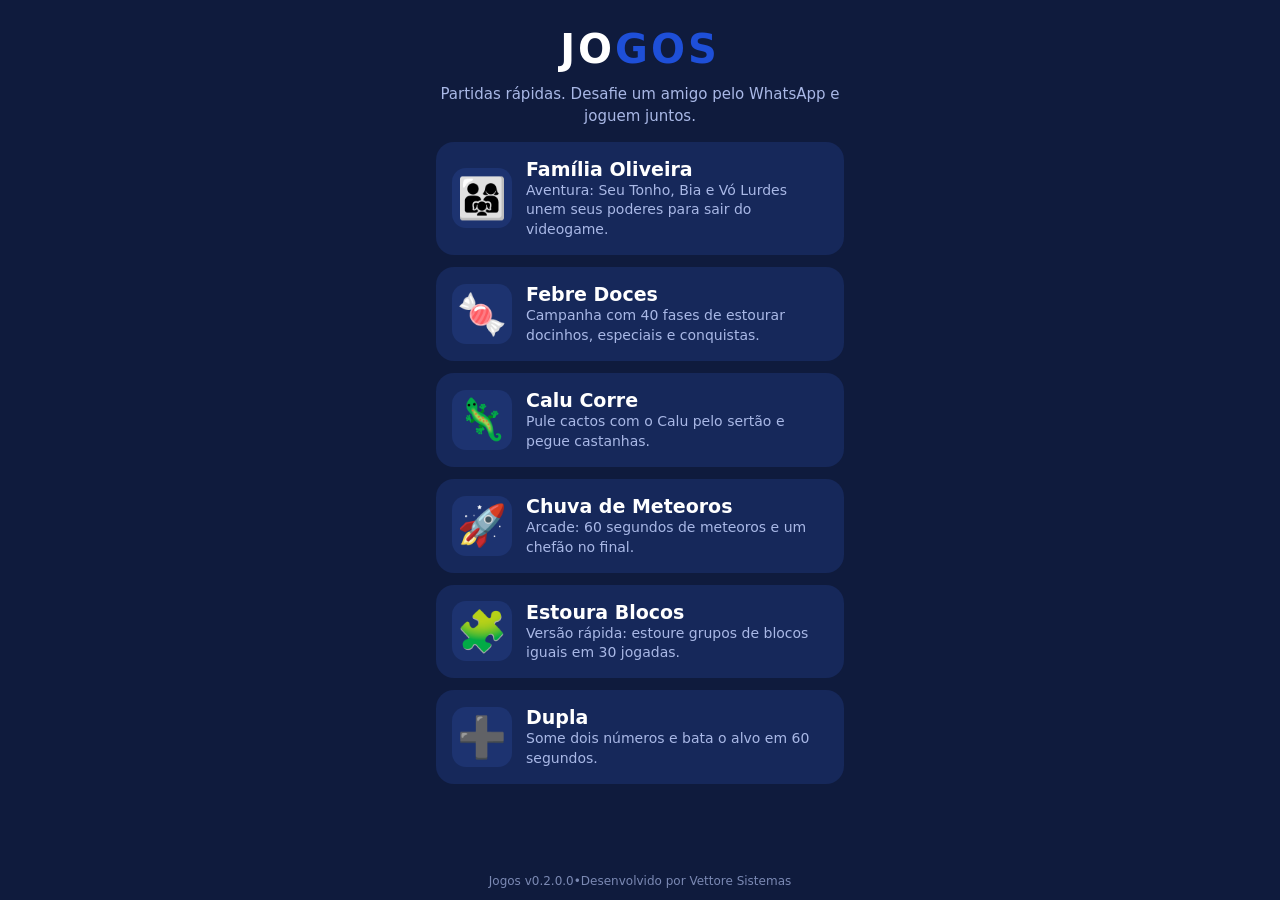
==== commit 4d5115ad: "v0.2.0.0 v0.2.0.0 - Jogos: menu único com 6 jogos e novo Família Oliveira (5 fases)" ====
--- a/index.html
+++ b/index.html
@@ -2,64 +2,27 @@
 <html lang="pt-BR">
 <head>
 <meta charset="utf-8">
-<meta name="viewport" content="width=device-width,initial-scale=1,maximum-scale=1,user-scalable=no,viewport-fit=cover">
-<meta name="theme-color" content="#ff7ec0">
-<title>Febre Doces</title>
-<link rel="preconnect" href="https://fonts.googleapis.com">
-<link href="https://fonts.googleapis.com/css2?family=Baloo+2:wght@500;700;800&display=swap" rel="stylesheet">
+<meta name="viewport" content="width=device-width,initial-scale=1,maximum-scale=1,user-scalable=no">
+<title>Jogos</title>
 <link rel="stylesheet" href="style.css">
 </head>
 <body>
 <div class="app">
-
-  <!-- MAPA -->
-  <section class="tela on" id="t-mapa">
-    <header class="barra">
-      <span class="logo">Febre Doces</span>
-      <span class="chip" id="h-nivel">Nv 1</span>
-      <span class="chip" id="h-est">⭐ 0</span>
-      <span class="chip" id="h-moe">🪙 0</span>
-      <button class="chip som" id="h-som">🔊</button>
-    </header>
-    <div id="mapa"></div>
-    <nav class="navb">
-      <button id="n-bau">🎁<small>Baú do dia</small><span class="dot" id="bau-dot" hidden></span></button>
-      <button id="n-dia">📅<small>Desafio do dia</small><span class="dot" id="dia-dot" hidden></span></button>
-      <button id="n-conq">🏆<small>Conquistas</small></button>
-    </nav>
-    <footer id="rodape"></footer>
-  </section>
-
-  <!-- JOGO -->
-  <section class="tela" id="t-jogo">
-    <header class="hudj">
-      <button class="sair" id="j-sair">✕</button>
-      <div class="obj" id="j-obj"></div>
-      <div class="jogb" id="j-jogb"><b id="j-jog">0</b><small>jogadas</small></div>
-    </header>
-    <div class="placar">
-      <b id="j-pts">0</b>
-      <div class="bar"><i id="j-bar"></i><span class="st" id="st1">★</span><span class="st" id="st2">★</span><span class="st" id="st3">★</span></div>
-    </div>
-    <div class="tab" id="tab"><div id="fundo"></div><div id="doces"></div><div id="fx"></div></div>
-    <div class="boost">
-      <button id="bo-mar">🔨<small>🪙 30</small></button>
-      <button id="bo-mis">🔀<small>🪙 20</small></button>
-      <button id="bo-mais">+5<small>🪙 40</small></button>
+  <section class="tela on">
+    <h1>JO<span>GOS</span></h1>
+    <p class="sub">Partidas rápidas. Desafie um amigo pelo WhatsApp e joguem juntos.</p>
+    <div class="cards">
+      <a class="card" href="oliveira/index.html"><div class="ic">👨‍👩‍👧</div><div><b>Família Oliveira</b><small>Aventura: Seu Tonho, Bia e Vó Lurdes unem seus poderes para sair do videogame.</small></div></a>
+      <a class="card" href="febre/index.html"><div class="ic">🍬</div><div><b>Febre Doces</b><small>Campanha com 40 fases de estourar docinhos, especiais e conquistas.</small></div></a>
+      <a class="card" href="corre.html"><div class="ic">🦎</div><div><b>Calu Corre</b><small>Pule cactos com o Calu pelo sertão e pegue castanhas.</small></div></a>
+      <a class="card" href="nave.html"><div class="ic">🚀</div><div><b>Chuva de Meteoros</b><small>Arcade: 60 segundos de meteoros e um chefão no final.</small></div></a>
+      <a class="card" href="blocos.html"><div class="ic">🧩</div><div><b>Estoura Blocos</b><small>Versão rápida: estoure grupos de blocos iguais em 30 jogadas.</small></div></a>
+      <a class="card" href="dupla.html"><div class="ic">➕</div><div><b>Dupla</b><small>Some dois números e bata o alvo em 60 segundos.</small></div></a>
     </div>
   </section>
-
-  <!-- CONQUISTAS -->
-  <section class="tela" id="t-conq">
-    <header class="barra"><button class="chip" id="c-volta">‹ Mapa</button><span class="logo">Conquistas</span><span class="chip" id="c-qtd">0/0</span></header>
-    <div class="lista" id="c-lista"></div>
-  </section>
-
 </div>
-<div class="modal" id="modal" hidden><div class="mbox" id="mbox"></div></div>
-<div id="toast"></div>
-<script src="logica.js"></script>
-<script src="doces.js"></script>
-<script src="jogo.js"></script>
+<footer id="rodape"></footer>
+<script src="core.js"></script>
+<script>$('rodape').textContent = `Jogos v${CONFIG.VERSAO}•Desenvolvido por ${CONFIG.DESENVOLVEDOR}`;</script>
 </body>
 </html>
--- a/style.css
+++ b/style.css
@@ -1,127 +1,55 @@
-:root{--rosa:#ff5fa8;--roxo:#8b5cf6;--ouro:#ffc83d;--txt:#4a2440;--branco:#fff;--sombra:0 6px 0 rgba(0,0,0,.15)}
+:root{--azul:#1e4fd8;--azul2:#163fa8;--fundo:#0f1b3d;--card:#16285a;--card2:#1d3370;--txt:#fff;--sub:#a9b8e6;--ok:#22c55e;--erro:#ef4444;--ouro:#f5b301}
+body.ouro{--azul:#c58a00;--azul2:#8f6400;--card2:#3a2f10}
 *{box-sizing:border-box;margin:0;padding:0;-webkit-tap-highlight-color:transparent}
 [hidden]{display:none!important}
-html,body{height:100%;overscroll-behavior:none}
-body{font-family:'Baloo 2',system-ui,-apple-system,sans-serif;color:var(--txt);background:linear-gradient(160deg,#ffb3d9,#c9a7ff);user-select:none;-webkit-user-select:none;overflow:hidden}
-button{font-family:inherit;cursor:pointer;border:0;color:inherit}
-.app{max-width:480px;margin:0 auto;height:100dvh;position:relative}
-.tela{display:none;flex-direction:column;height:100%}
+html,body{overscroll-behavior:none}
+body{background:var(--fundo);color:var(--txt);font-family:system-ui,-apple-system,Segoe UI,Roboto,sans-serif;min-height:100vh;display:flex;flex-direction:column;align-items:center;user-select:none;-webkit-user-select:none}
+a{color:inherit;text-decoration:none}
+.app{width:100%;max-width:440px;padding:16px;flex:1;display:flex;flex-direction:column}
+.tela{display:none;flex-direction:column;gap:14px;flex:1}
 .tela.on{display:flex}
-
-/* barra superior do mapa */
-.barra{display:flex;gap:8px;padding:10px 12px;justify-content:space-between;align-items:center;background:rgba(255,255,255,.75);backdrop-filter:blur(8px);z-index:3}
-.chip{background:#fff;border-radius:20px;padding:4px 12px;font-weight:800;font-size:15px;box-shadow:0 2px 0 rgba(0,0,0,.08);white-space:nowrap}
-.chip.som{padding:4px 10px}
-.logo{font-weight:900;font-size:22px;color:var(--rosa);letter-spacing:.5px;text-shadow:0 2px 0 #fff}
-
-/* mapa */
-#mapa{flex:1;overflow-y:auto;overflow-x:hidden;position:relative;scroll-behavior:smooth}
-.mundo{position:relative;padding-bottom:20px}
-.mundo-nome{position:sticky;top:0;z-index:2;text-align:center;padding:10px;font-weight:900;font-size:20px;color:#fff;text-shadow:0 2px 0 rgba(0,0,0,.2)}
-.trilha{position:absolute;inset:0;width:100%;height:100%;pointer-events:none}
-.no{position:absolute;width:66px;height:66px;margin-left:-33px;border-radius:50%;display:flex;align-items:center;justify-content:center;font-weight:900;font-size:24px;color:#fff;box-shadow:0 6px 0 rgba(0,0,0,.2),inset 0 -6px 0 rgba(0,0,0,.15),inset 0 6px 0 rgba(255,255,255,.35);border:4px solid #fff;z-index:1}
-.no.bloq{background:#c7bfd0!important;color:#8d8496}
-.no.atual{animation:pulsa 1.2s infinite}
-.no .est{position:absolute;bottom:-20px;font-size:15px;letter-spacing:-1px;color:#d1c7d6;text-shadow:0 1px 0 #fff;white-space:nowrap}
-.no .est b{color:var(--ouro);font-weight:400}
-.no .eu{position:absolute;top:-34px;font-size:28px;animation:quica .8s infinite alternate}
-@keyframes pulsa{50%{transform:scale(1.1)}}
-@keyframes quica{to{transform:translateY(-6px)}}
-.deco{position:absolute;font-size:30px;opacity:.55;pointer-events:none}
-.fim-mapa{text-align:center;padding:30px 20px 40px;font-weight:800;color:#fff;font-size:18px}
-.navb{display:flex;gap:8px;padding:10px 12px 6px;background:rgba(255,255,255,.75);backdrop-filter:blur(8px)}
-.navb button{flex:1;background:#fff;border-radius:16px;padding:8px 4px;font-size:22px;line-height:1.1;box-shadow:var(--sombra);position:relative}
-.navb button small{display:block;font-size:12px;font-weight:800}
-.navb .dot{position:absolute;top:4px;right:10px;width:12px;height:12px;border-radius:50%;background:#ff3b5c;border:2px solid #fff}
-footer{text-align:center;font-size:11px;opacity:.7;padding:4px 0 8px;background:rgba(255,255,255,.75)}
-
-/* jogo */
-#t-jogo{padding:10px 12px;gap:8px;background:linear-gradient(170deg,#ffc2e2,#d8b8ff)}
-.hudj{display:flex;gap:8px;align-items:stretch}
-.hudj .sair{width:44px;border-radius:14px;background:#fff;font-size:20px;font-weight:900;box-shadow:var(--sombra)}
-.obj{flex:1;background:#fff;border-radius:16px;padding:6px 10px;display:flex;align-items:center;gap:8px;box-shadow:var(--sombra);font-weight:800;font-size:15px;line-height:1.1}
-.obj .ic{width:38px;height:38px;flex-shrink:0;display:flex;align-items:center;justify-content:center;font-size:26px}
-.obj .ic svg{width:100%;height:100%}
-.obj .num{font-size:22px;color:var(--roxo)}
-.obj.ok .num{color:#22a55a}
-.jogb{background:var(--roxo);color:#fff;border-radius:16px;min-width:68px;text-align:center;padding:4px 6px;box-shadow:var(--sombra)}
-.jogb b{display:block;font-size:28px;line-height:1}
-.jogb small{font-size:11px;font-weight:700}
-.jogb.pouco{background:#ff3b5c;animation:pulsa .8s infinite}
-.placar{display:flex;align-items:center;gap:10px;background:rgba(255,255,255,.7);border-radius:14px;padding:6px 12px}
-.placar b{font-size:22px;min-width:74px}
-.bar{flex:1;height:14px;background:#f1dff0;border-radius:8px;position:relative}
-.bar i{display:block;height:100%;width:0;border-radius:8px;background:linear-gradient(90deg,var(--rosa),var(--ouro));transition:width .4s}
-.bar .st{position:absolute;top:50%;transform:translate(-50%,-50%);font-size:20px;color:#d6c3d8;text-shadow:0 1px 0 #fff;transition:.3s}
-.bar .st.on{color:var(--ouro);transform:translate(-50%,-50%) scale(1.25);text-shadow:0 0 6px #fff}
-.tab{position:relative;width:100%;aspect-ratio:8/9;background:rgba(255,255,255,.35);border-radius:18px;padding:4px;box-shadow:inset 0 2px 10px rgba(120,40,120,.15);touch-action:none;margin:auto 0}
-.tab.treme{animation:treme .3s}
-#fundo,#doces,#fx{position:absolute;inset:4px}
-#fundo{display:grid;grid-template-columns:repeat(8,1fr);grid-template-rows:repeat(9,1fr);gap:2px}
-#fundo div{border-radius:10px;background:rgba(255,255,255,.35)}
-#fundo div.gel{background:linear-gradient(145deg,rgba(255,130,200,.85),rgba(230,70,160,.75));box-shadow:inset 0 0 0 2px rgba(255,255,255,.6),inset 0 -4px 6px rgba(150,0,90,.3)}
-#fx{pointer-events:none;overflow:visible}
-.doce{position:absolute;width:12.5%;height:11.111%;padding:1.6%;transition:transform .34s cubic-bezier(.34,1.5,.64,1)}
-.doce svg{width:100%;height:100%;display:block;filter:drop-shadow(0 2px 1px rgba(0,0,0,.18));overflow:visible}
-.doce.semt{transition:none}
-.doce.some{transform:scale(1.35)!important;opacity:0;transition:transform .18s,opacity .18s}
-.doce.dica svg{animation:dica .9s infinite}
-.doce.nao svg{animation:treme .25s}
-.doce.alvo svg{animation:pulsa .6s infinite}
-.gira{animation:gira 4s linear infinite}
-.anel{transform-origin:50px 50px;animation:gira 3s linear infinite}
-@keyframes gira{to{transform:rotate(360deg)}}
-@keyframes dica{50%{transform:scale(1.15) rotate(-8deg)}}
-@keyframes treme{25%{transform:translateX(-5px)}75%{transform:translateX(5px)}}
-.part{position:absolute;width:9px;height:9px;border-radius:50%;margin:-4px;animation:voa .55s ease-out forwards}
-@keyframes voa{to{transform:translate(var(--dx),var(--dy)) scale(.2);opacity:0}}
-.boom{position:absolute;width:37.5%;height:33.33%;margin:-18.75% 0 0 -18.75%;border-radius:50%;background:radial-gradient(#fff,#ffe066 40%,rgba(255,120,60,0) 70%);animation:boom .4s forwards}
-@keyframes boom{from{transform:scale(.2);opacity:1}to{transform:scale(1.4);opacity:0}}
-.boost{display:flex;gap:10px;justify-content:center}
-.boost button{flex:1;max-width:120px;background:#fff;border-radius:16px;padding:6px;font-size:24px;font-weight:900;box-shadow:var(--sombra);line-height:1.1}
-.boost button small{display:block;font-size:12px;font-weight:800;color:#b8860b}
-.boost button.ativo{background:var(--ouro);transform:translateY(3px);box-shadow:0 3px 0 rgba(0,0,0,.15)}
-
-/* textos voando */
-.grito{position:fixed;left:50%;top:40%;transform:translate(-50%,-50%);font-weight:900;font-size:44px;color:#fff;-webkit-text-stroke:2px var(--rosa);text-shadow:0 4px 0 var(--roxo);pointer-events:none;z-index:20;animation:grito 1s forwards;white-space:nowrap}
-@keyframes grito{0%{transform:translate(-50%,-50%) scale(.3)}25%{transform:translate(-50%,-50%) scale(1.15)}75%{opacity:1}100%{transform:translate(-50%,-80%) scale(1);opacity:0}}
-#toast{position:fixed;left:50%;bottom:90px;transform:translateX(-50%);background:var(--txt);color:#fff;padding:10px 18px;border-radius:20px;font-weight:700;opacity:0;transition:.3s;z-index:40;pointer-events:none;text-align:center;max-width:90%}
-#toast.on{opacity:1}
-
-/* modal */
-.modal{position:fixed;inset:0;background:rgba(60,20,60,.55);display:flex;align-items:center;justify-content:center;z-index:30;padding:16px;backdrop-filter:blur(3px)}
-.mbox{background:#fff;border-radius:26px;padding:22px 18px 18px;width:100%;max-width:380px;text-align:center;box-shadow:0 10px 0 rgba(0,0,0,.15);animation:entra .3s cubic-bezier(.34,1.5,.64,1);max-height:92dvh;overflow-y:auto}
-@keyframes entra{from{transform:scale(.6);opacity:0}}
-.mbox h2{font-size:28px;line-height:1.1;color:var(--rosa)}
-.mbox p{font-size:16px;line-height:1.35;margin-top:6px}
-.mbox .sub{color:#8a6a85;font-size:14px}
-.btn{display:block;width:100%;margin-top:10px;padding:13px;border-radius:18px;font-size:19px;font-weight:900;color:#fff;background:linear-gradient(180deg,#ff7ec0,#ff4d9a);box-shadow:0 5px 0 #c42c73}
-.btn:active{transform:translateY(3px);box-shadow:0 2px 0 #c42c73}
-.btn.verde{background:linear-gradient(180deg,#5fe07a,#22b04a);box-shadow:0 5px 0 #17803a}
-.btn.sec{background:#efe6f3;color:var(--txt);box-shadow:0 5px 0 #d6c7dd}
-.btn.zap{background:linear-gradient(180deg,#3ee07a,#16a34a);box-shadow:0 5px 0 #0f7a35}
-.estrelas{font-size:54px;letter-spacing:4px;margin:6px 0}
-.estrelas span{display:inline-block;color:#e6dbe8;transform:scale(.4);transition:.35s cubic-bezier(.34,1.8,.64,1)}
-.estrelas span.on{color:var(--ouro);transform:scale(1);text-shadow:0 3px 0 #d99a00}
-.estrelas span.vazia{transform:scale(1)}
-.objbox{display:flex;align-items:center;justify-content:center;gap:10px;background:#fff3fa;border-radius:16px;padding:12px;margin-top:10px;font-weight:800;font-size:18px}
-.objbox .ic{width:48px;height:48px;font-size:34px;display:flex;align-items:center;justify-content:center}
-.objbox svg{width:100%;height:100%}
-.dicabox{background:#fff8d6;border-radius:14px;padding:10px;margin-top:10px;font-size:14px;line-height:1.35;text-align:left}
-.vs{display:flex;justify-content:space-around;margin-top:10px}
-.vs b{display:block;font-size:26px}
-.metab{height:14px;background:#f1dff0;border-radius:8px;overflow:hidden;margin-top:6px}
-.metab i{display:block;height:100%;background:var(--ouro)}
-.moedas{display:inline-block;background:#fff6d6;color:#9a6b00;border-radius:12px;padding:4px 12px;font-weight:900;margin-top:8px}
-.geli{width:34px;height:34px;border-radius:9px;background:linear-gradient(145deg,#ff82c8,#e646a0);box-shadow:inset 0 0 0 2px rgba(255,255,255,.6)}
-
-/* conquistas */
-#t-conq{background:linear-gradient(160deg,#ffd6ec,#e2d0ff)}
-.lista{flex:1;overflow-y:auto;padding:12px;display:flex;flex-direction:column;gap:10px}
-.conq{display:flex;gap:12px;align-items:center;background:#fff;border-radius:18px;padding:12px;box-shadow:0 4px 0 rgba(0,0,0,.08)}
-.conq .ic{font-size:34px;width:52px;height:52px;display:flex;align-items:center;justify-content:center;background:#fff3fa;border-radius:14px;flex-shrink:0}
-.conq.off{opacity:.5}
-.conq.off .ic{filter:grayscale(1)}
-.conq b{display:block;font-size:17px}
-.conq small{font-size:13px;color:#8a6a85}
-.conq .pr{margin-left:auto;font-weight:900;color:#b8860b;white-space:nowrap}
+h1{font-size:40px;text-align:center;letter-spacing:3px;margin-top:12px;line-height:1.05}
+h1 span{color:var(--azul)}
+.sub{color:var(--sub);text-align:center;font-size:15px;line-height:1.45}
+.voltar{color:var(--sub);font-size:15px}
+.btn{display:block;background:var(--azul);color:#fff;border:0;border-radius:14px;padding:16px;font-size:17px;font-weight:700;cursor:pointer;width:100%;text-align:center}
+.btn:active{transform:scale(.98);background:var(--azul2)}
+.btn.sec{background:var(--card2)}
+.btn.zap{background:#16a34a}
+input{background:var(--card);border:2px solid var(--card2);color:#fff;border-radius:12px;padding:14px;font-size:16px;width:100%;text-align:center}
+input:focus{outline:none;border-color:var(--azul)}
+.box{background:var(--card);border-radius:16px;padding:16px}
+.banner{background:linear-gradient(135deg,var(--azul),#7c3aed);border-radius:16px;padding:16px;text-align:center;line-height:1.45}
+.stats{display:grid;grid-template-columns:repeat(3,1fr);gap:8px;text-align:center}
+.stats b{display:block;font-size:22px}
+.stats small{color:var(--sub);font-size:12px}
+.grande{font-size:68px;font-weight:900;text-align:center;line-height:1}
+.centro{text-align:center}
+.mt{margin-top:10px}
+.vs{display:flex;justify-content:space-around;text-align:center}
+.vs b{display:block;font-size:30px}
+.vs small{color:var(--sub)}
+.meta{height:14px;background:var(--fundo);border-radius:8px;overflow:hidden;margin-top:8px}
+.meta i{display:block;height:100%;background:var(--ouro)}
+.espaco{flex:1}
+footer{color:var(--sub);font-size:12px;padding:12px;text-align:center;opacity:.7}
+/* área de jogo */
+.tela.jogo{padding:0;justify-content:center}
+#area{display:flex;flex-direction:column;align-items:center;gap:10px;width:100%}
+.cv{display:block;width:min(100%,calc((100vh - 70px)*360/560));aspect-ratio:360/560;border-radius:18px;touch-action:none;background:#000}
+.pop{position:fixed;left:50%;top:35%;transform:translate(-50%,0);font-size:32px;font-weight:900;pointer-events:none;animation:sobe .7s forwards;text-shadow:0 2px 8px #000;z-index:9}
+@keyframes sobe{to{transform:translate(-50%,-70px);opacity:0}}
+/* blocos */
+.hud{display:flex;justify-content:space-between;align-items:center;width:100%;font-size:18px}
+.hud b{font-size:24px}
+.bgrid{display:grid;grid-template-columns:repeat(7,1fr);gap:5px;width:100%;touch-action:none}
+.bc{aspect-ratio:1;border-radius:10px;display:flex;align-items:center;justify-content:center;color:rgba(255,255,255,.8);font-size:18px;cursor:pointer;transition:transform .2s,opacity .2s;box-shadow:inset 0 -4px 0 rgba(0,0,0,.25)}
+.bc.estoura{transform:scale(0);opacity:0}
+.bc.nao{animation:treme .25s}
+@keyframes treme{25%{transform:translateX(-4px)}75%{transform:translateX(4px)}}
+/* hub */
+.cards{display:flex;flex-direction:column;gap:12px}
+.card{display:flex;gap:14px;align-items:center;background:var(--card);border-radius:18px;padding:16px}
+.card .ic{font-size:40px;width:60px;height:60px;display:flex;align-items:center;justify-content:center;background:var(--card2);border-radius:14px;flex-shrink:0}
+.card b{font-size:19px;display:block}
+.card small{color:var(--sub);font-size:14px;line-height:1.35}
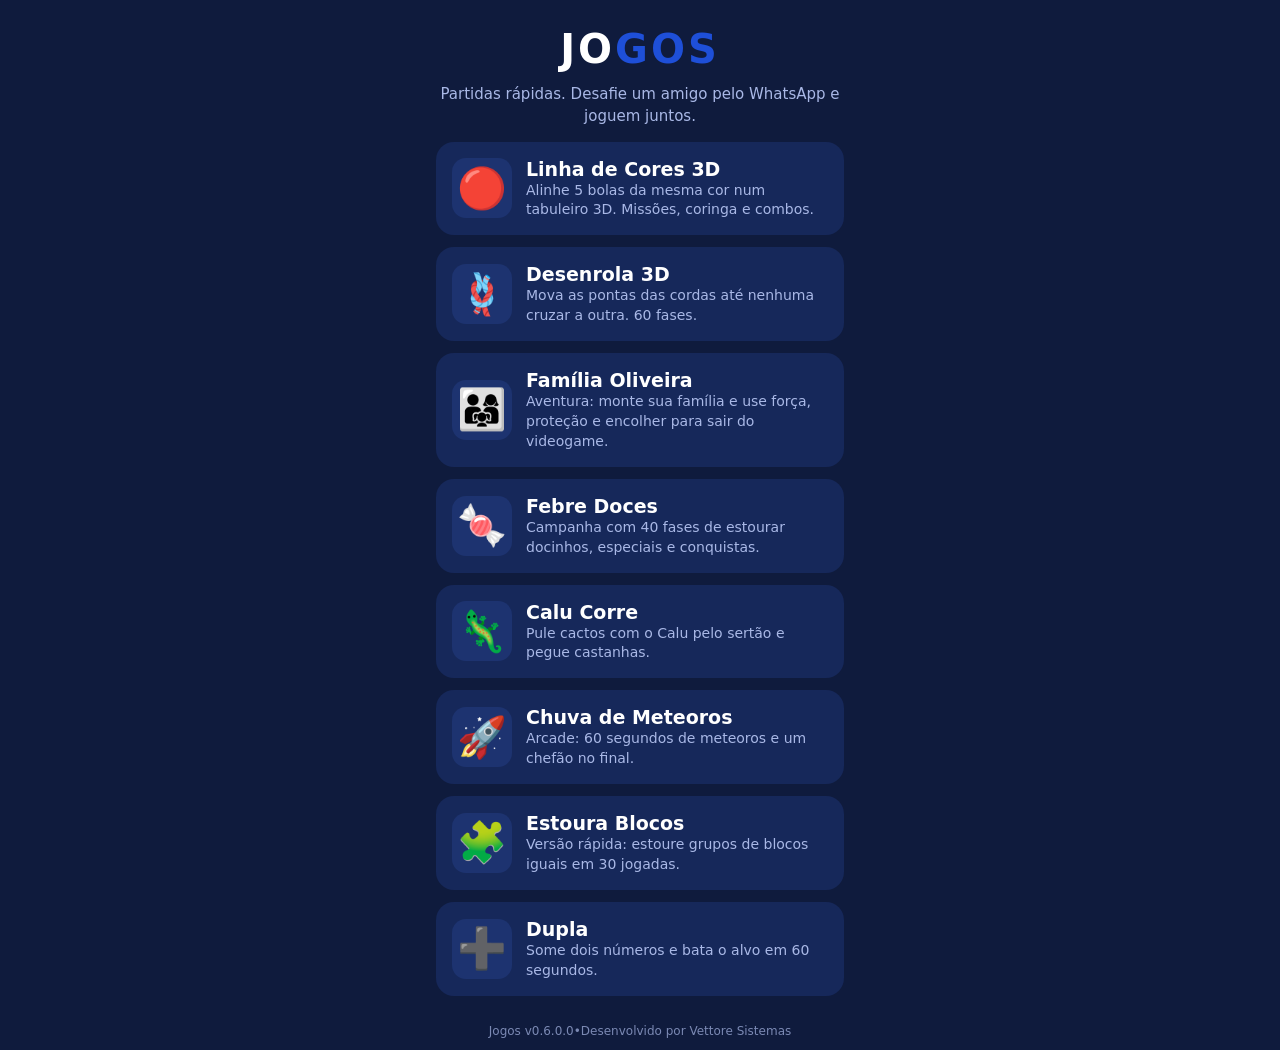
==== commit 5e9624aa: "v0.6.0.0 v0.6.0.0 - Jogos: novos Linha de Cores 3D e Desenrola 3D" ====
--- a/index.html
+++ b/index.html
@@ -12,7 +12,9 @@
     <h1>JO<span>GOS</span></h1>
     <p class="sub">Partidas rápidas. Desafie um amigo pelo WhatsApp e joguem juntos.</p>
     <div class="cards">
-      <a class="card" href="oliveira/index.html"><div class="ic">👨‍👩‍👧</div><div><b>Família Oliveira</b><small>Aventura: Seu Tonho, Bia e Vó Lurdes unem seus poderes para sair do videogame.</small></div></a>
+      <a class="card" href="linhas/index.html"><div class="ic">🔴</div><div><b>Linha de Cores 3D</b><small>Alinhe 5 bolas da mesma cor num tabuleiro 3D. Missões, coringa e combos.</small></div></a>
+      <a class="card" href="desenrola/index.html"><div class="ic">🪢</div><div><b>Desenrola 3D</b><small>Mova as pontas das cordas até nenhuma cruzar a outra. 60 fases.</small></div></a>
+      <a class="card" href="oliveira/index.html"><div class="ic">👨‍👩‍👧</div><div><b>Família Oliveira</b><small>Aventura: monte sua família e use força, proteção e encolher para sair do videogame.</small></div></a>
       <a class="card" href="febre/index.html"><div class="ic">🍬</div><div><b>Febre Doces</b><small>Campanha com 40 fases de estourar docinhos, especiais e conquistas.</small></div></a>
       <a class="card" href="corre.html"><div class="ic">🦎</div><div><b>Calu Corre</b><small>Pule cactos com o Calu pelo sertão e pegue castanhas.</small></div></a>
       <a class="card" href="nave.html"><div class="ic">🚀</div><div><b>Chuva de Meteoros</b><small>Arcade: 60 segundos de meteoros e um chefão no final.</small></div></a>
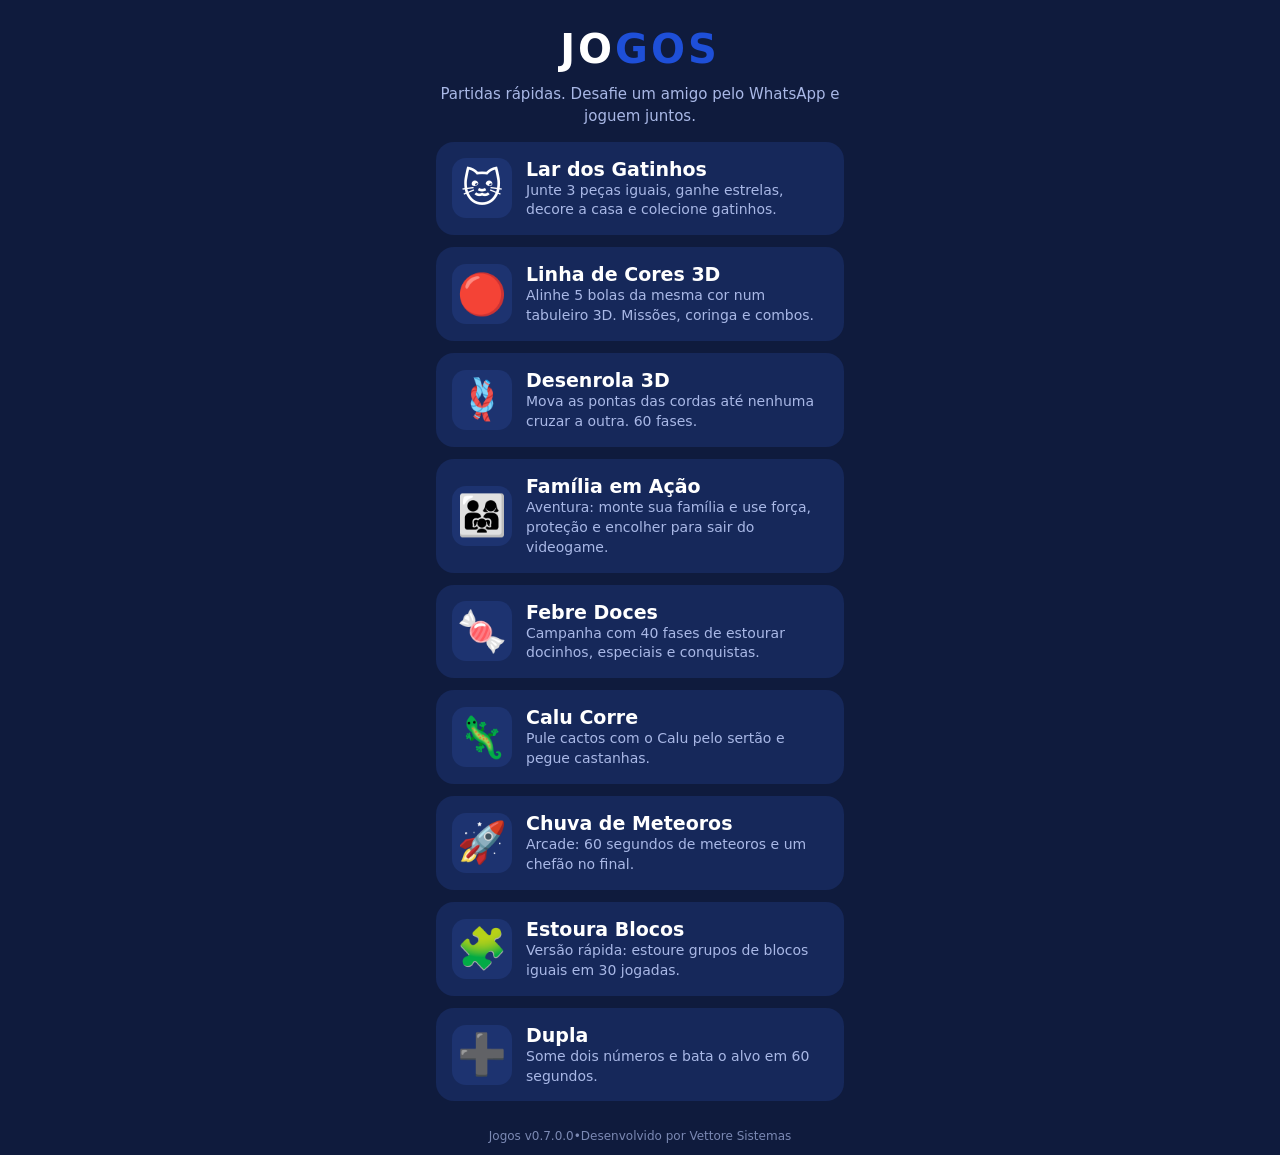
==== commit 80f992b1: "v0.7.0.0 v0.7.0.0 - Jogos: Família em Ação (novo nome) e novo Lar dos Gatinhos" ====
--- a/index.html
+++ b/index.html
@@ -12,9 +12,10 @@
     <h1>JO<span>GOS</span></h1>
     <p class="sub">Partidas rápidas. Desafie um amigo pelo WhatsApp e joguem juntos.</p>
     <div class="cards">
+      <a class="card" href="gatinhos/index.html"><div class="ic">🐱</div><div><b>Lar dos Gatinhos</b><small>Junte 3 peças iguais, ganhe estrelas, decore a casa e colecione gatinhos.</small></div></a>
       <a class="card" href="linhas/index.html"><div class="ic">🔴</div><div><b>Linha de Cores 3D</b><small>Alinhe 5 bolas da mesma cor num tabuleiro 3D. Missões, coringa e combos.</small></div></a>
       <a class="card" href="desenrola/index.html"><div class="ic">🪢</div><div><b>Desenrola 3D</b><small>Mova as pontas das cordas até nenhuma cruzar a outra. 60 fases.</small></div></a>
-      <a class="card" href="oliveira/index.html"><div class="ic">👨‍👩‍👧</div><div><b>Família Oliveira</b><small>Aventura: monte sua família e use força, proteção e encolher para sair do videogame.</small></div></a>
+      <a class="card" href="familia/index.html"><div class="ic">👨‍👩‍👧</div><div><b>Família em Ação</b><small>Aventura: monte sua família e use força, proteção e encolher para sair do videogame.</small></div></a>
       <a class="card" href="febre/index.html"><div class="ic">🍬</div><div><b>Febre Doces</b><small>Campanha com 40 fases de estourar docinhos, especiais e conquistas.</small></div></a>
       <a class="card" href="corre.html"><div class="ic">🦎</div><div><b>Calu Corre</b><small>Pule cactos com o Calu pelo sertão e pegue castanhas.</small></div></a>
       <a class="card" href="nave.html"><div class="ic">🚀</div><div><b>Chuva de Meteoros</b><small>Arcade: 60 segundos de meteoros e um chefão no final.</small></div></a>
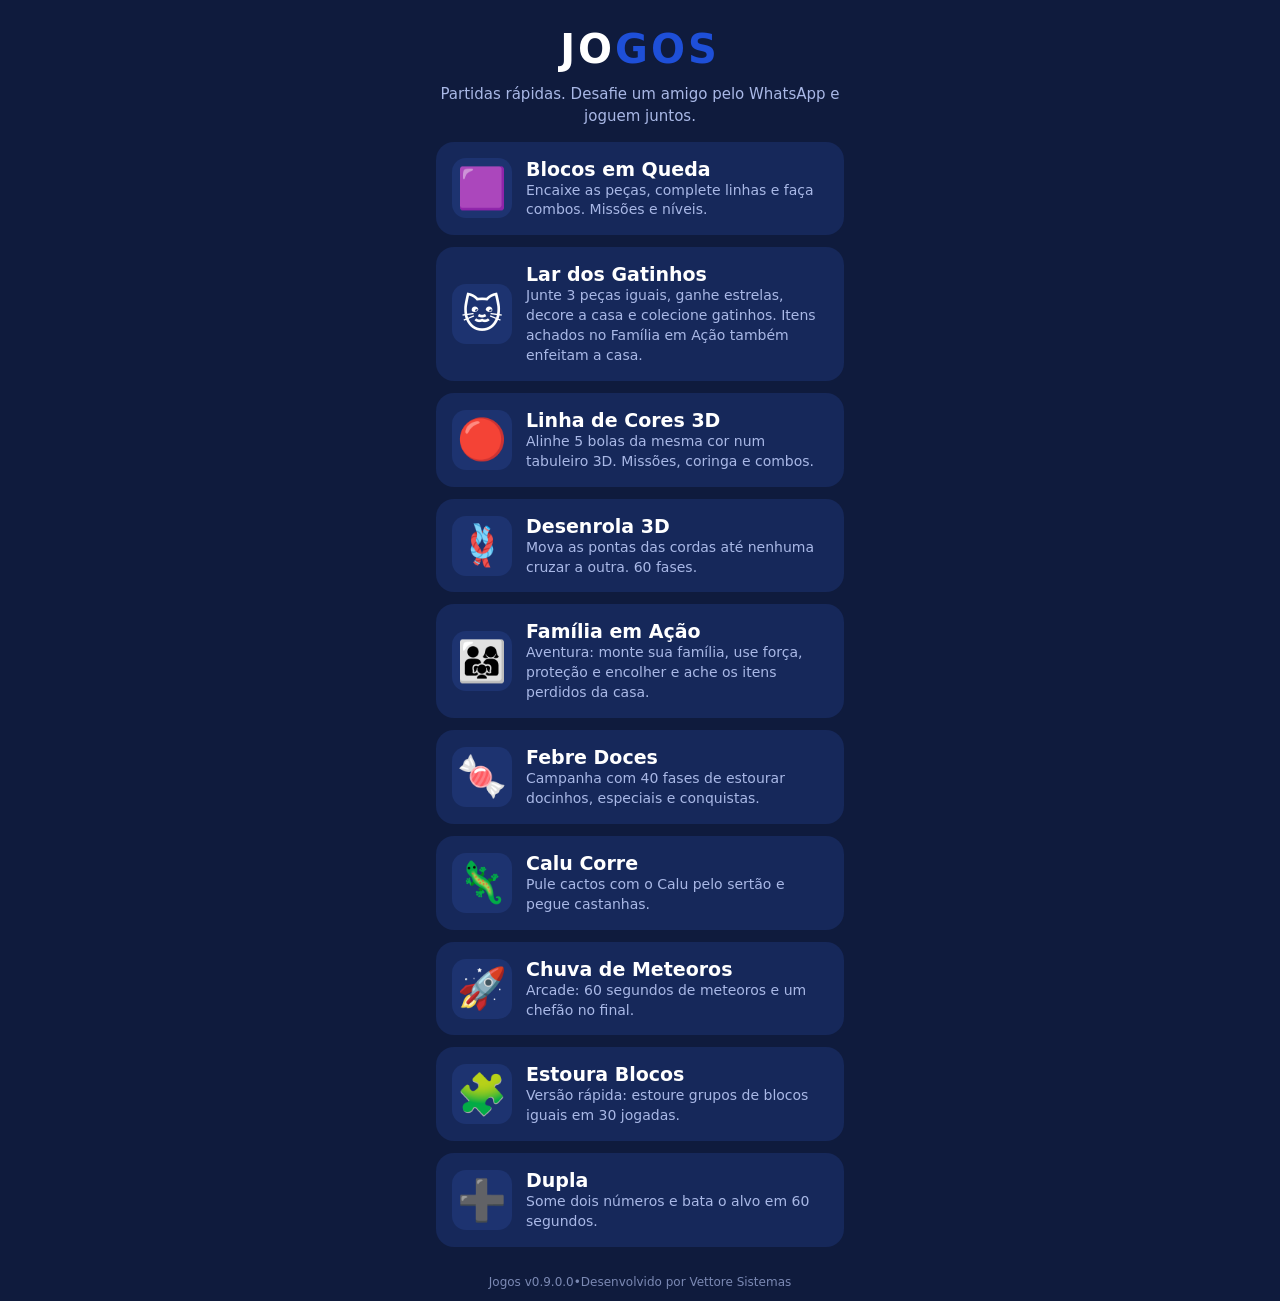
==== commit a6c461bb: "v0.9.0.0 - Jogos: novo Blocos em Queda, tabuleiro 3D corrigido e itens perdidos da Família na casa d" ====
--- a/index.html
+++ b/index.html
@@ -12,10 +12,11 @@
     <h1>JO<span>GOS</span></h1>
     <p class="sub">Partidas rápidas. Desafie um amigo pelo WhatsApp e joguem juntos.</p>
     <div class="cards">
-      <a class="card" href="gatinhos/index.html"><div class="ic">🐱</div><div><b>Lar dos Gatinhos</b><small>Junte 3 peças iguais, ganhe estrelas, decore a casa e colecione gatinhos.</small></div></a>
+      <a class="card" href="queda/index.html"><div class="ic">🟪</div><div><b>Blocos em Queda</b><small>Encaixe as peças, complete linhas e faça combos. Missões e níveis.</small></div></a>
+      <a class="card" href="gatinhos/index.html"><div class="ic">🐱</div><div><b>Lar dos Gatinhos</b><small>Junte 3 peças iguais, ganhe estrelas, decore a casa e colecione gatinhos. Itens achados no Família em Ação também enfeitam a casa.</small></div></a>
       <a class="card" href="linhas/index.html"><div class="ic">🔴</div><div><b>Linha de Cores 3D</b><small>Alinhe 5 bolas da mesma cor num tabuleiro 3D. Missões, coringa e combos.</small></div></a>
       <a class="card" href="desenrola/index.html"><div class="ic">🪢</div><div><b>Desenrola 3D</b><small>Mova as pontas das cordas até nenhuma cruzar a outra. 60 fases.</small></div></a>
-      <a class="card" href="familia/index.html"><div class="ic">👨‍👩‍👧</div><div><b>Família em Ação</b><small>Aventura: monte sua família e use força, proteção e encolher para sair do videogame.</small></div></a>
+      <a class="card" href="familia/index.html"><div class="ic">👨‍👩‍👧</div><div><b>Família em Ação</b><small>Aventura: monte sua família, use força, proteção e encolher e ache os itens perdidos da casa.</small></div></a>
       <a class="card" href="febre/index.html"><div class="ic">🍬</div><div><b>Febre Doces</b><small>Campanha com 40 fases de estourar docinhos, especiais e conquistas.</small></div></a>
       <a class="card" href="corre.html"><div class="ic">🦎</div><div><b>Calu Corre</b><small>Pule cactos com o Calu pelo sertão e pegue castanhas.</small></div></a>
       <a class="card" href="nave.html"><div class="ic">🚀</div><div><b>Chuva de Meteoros</b><small>Arcade: 60 segundos de meteoros e um chefão no final.</small></div></a>
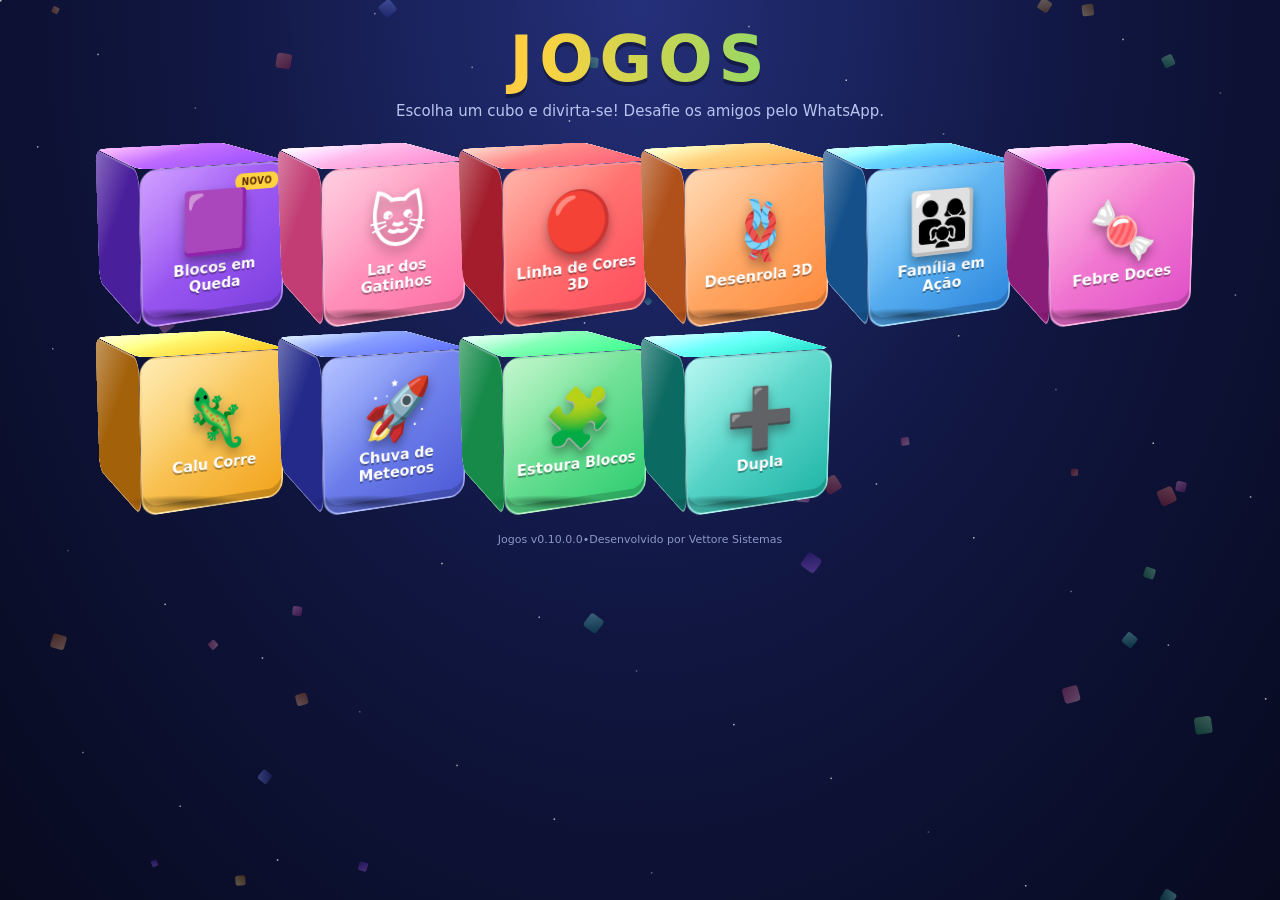
==== commit 9aa14ed8: "v0.10.0.0 - Jogos: menu principal em cubos 3D animados" ====
--- a/index.html
+++ b/index.html
@@ -3,30 +3,91 @@
 <head>
 <meta charset="utf-8">
 <meta name="viewport" content="width=device-width,initial-scale=1,maximum-scale=1,user-scalable=no">
+<meta name="theme-color" content="#0b1028">
 <title>Jogos</title>
-<link rel="stylesheet" href="style.css">
+<style>
+*{box-sizing:border-box;margin:0;padding:0;-webkit-tap-highlight-color:transparent}
+html,body{min-height:100%}
+body{font-family:system-ui,-apple-system,Segoe UI,Roboto,sans-serif;color:#fff;background:radial-gradient(ellipse at 50% 0%,#24307a 0%,#101640 50%,#070a1f 100%);background-attachment:fixed;overflow-x:hidden}
+#fundo{position:fixed;inset:0;z-index:0;pointer-events:none}
+.app{position:relative;z-index:1;max-width:1100px;margin:0 auto;padding:22px 16px 30px}
+h1{text-align:center;font-size:clamp(40px,8vw,64px);font-weight:900;letter-spacing:6px;background:linear-gradient(90deg,#ff5fa8,#ffd23f,#3ddc84,#46a8ff,#b56bff,#ff5fa8);background-size:200% 100%;-webkit-background-clip:text;background-clip:text;color:transparent;animation:arco 6s linear infinite;filter:drop-shadow(0 4px 0 rgba(0,0,0,.35))}
+@keyframes arco{to{background-position:200% 0}}
+.sub{text-align:center;color:#b9c4ef;margin:6px 0 26px;font-size:15px}
+.grade{display:grid;grid-template-columns:repeat(auto-fill,minmax(150px,1fr));gap:28px 22px;perspective:900px}
+@media (max-width:420px){ .grade{grid-template-columns:repeat(2,1fr);gap:24px 16px} }
+.cubo{display:block;aspect-ratio:1;text-decoration:none;color:#fff;position:relative;perspective:700px;outline:none}
+.c3d{position:absolute;inset:0;transform-style:preserve-3d;transform:translateZ(calc(var(--s)*-.5)) rotateX(var(--rx,-14deg)) rotateY(var(--ry,22deg));transition:transform .7s cubic-bezier(.34,1.4,.64,1);animation:flutua var(--dur,6s) ease-in-out infinite;animation-delay:var(--atraso,0s)}
+@keyframes flutua{0%,100%{translate:0 0}50%{translate:0 -10px}}
+.face{position:absolute;inset:0;border-radius:18px;display:flex;flex-direction:column;align-items:center;justify-content:center;text-align:center;padding:10px;backface-visibility:hidden;-webkit-backface-visibility:hidden;border:2px solid rgba(255,255,255,.35);overflow:hidden}
+.face::before{content:'';position:absolute;inset:0;background:linear-gradient(135deg,rgba(255,255,255,.35) 0%,rgba(255,255,255,0) 45%);pointer-events:none}
+.frente{transform:translateZ(calc(var(--s)*.5));background:linear-gradient(145deg,var(--c1),var(--c2));box-shadow:inset 0 -8px 0 rgba(0,0,0,.18)}
+.direita{transform:rotateY(90deg) translateZ(calc(var(--s)*.5));background:linear-gradient(145deg,var(--c2),var(--c3))}
+.topo{transform:rotateX(90deg) translateZ(calc(var(--s)*.5));background:linear-gradient(145deg,var(--c1),var(--c2));filter:brightness(1.25)}
+.tras,.esquerda,.baixo{background:var(--c3)}
+.tras{transform:rotateY(180deg) translateZ(calc(var(--s)*.5))}
+.esquerda{transform:rotateY(-90deg) translateZ(calc(var(--s)*.5))}
+.baixo{transform:rotateX(-90deg) translateZ(calc(var(--s)*.5))}
+.ic{font-size:calc(var(--s)*.38);line-height:1;filter:drop-shadow(0 6px 6px rgba(0,0,0,.35));animation:pulsa 2.6s ease-in-out infinite;animation-delay:var(--atraso,0s)}
+@keyframes pulsa{50%{transform:scale(1.1) rotate(-4deg)}}
+.nome{margin-top:8px;font-weight:900;font-size:clamp(13px,calc(var(--s)*.1),17px);line-height:1.15;text-shadow:0 2px 0 rgba(0,0,0,.35)}
+.desc{font-size:clamp(11px,calc(var(--s)*.075),13px);font-weight:700;line-height:1.3;text-shadow:0 1px 0 rgba(0,0,0,.35)}
+.jogar{margin-top:8px;background:rgba(255,255,255,.95);color:#1d1452;font-weight:900;font-size:13px;padding:5px 12px;border-radius:12px}
+.novo{position:absolute;top:8px;right:8px;background:#ffd23f;color:#5a2a00;font-size:10px;font-weight:900;padding:3px 7px;border-radius:8px;letter-spacing:.5px}
+.sombra{position:absolute;left:12%;right:12%;bottom:-16px;height:14px;border-radius:50%;background:radial-gradient(rgba(0,0,0,.45),rgba(0,0,0,0) 70%);animation:sombra var(--dur,6s) ease-in-out infinite;animation-delay:var(--atraso,0s)}
+@keyframes sombra{50%{transform:scale(.85);opacity:.6}}
+@media (hover:hover){ .cubo:hover .c3d,.cubo:focus .c3d{--rx:-8deg;--ry:-70deg} }
+.cubo:active .c3d{--rx:-6deg;--ry:-70deg}
+footer{position:relative;z-index:1;text-align:center;font-size:11px;color:#8c97c4;padding:10px}
+</style>
 </head>
 <body>
+<canvas id="fundo"></canvas>
 <div class="app">
-  <section class="tela on">
-    <h1>JO<span>GOS</span></h1>
-    <p class="sub">Partidas rápidas. Desafie um amigo pelo WhatsApp e joguem juntos.</p>
-    <div class="cards">
-      <a class="card" href="queda/index.html"><div class="ic">🟪</div><div><b>Blocos em Queda</b><small>Encaixe as peças, complete linhas e faça combos. Missões e níveis.</small></div></a>
-      <a class="card" href="gatinhos/index.html"><div class="ic">🐱</div><div><b>Lar dos Gatinhos</b><small>Junte 3 peças iguais, ganhe estrelas, decore a casa e colecione gatinhos. Itens achados no Família em Ação também enfeitam a casa.</small></div></a>
-      <a class="card" href="linhas/index.html"><div class="ic">🔴</div><div><b>Linha de Cores 3D</b><small>Alinhe 5 bolas da mesma cor num tabuleiro 3D. Missões, coringa e combos.</small></div></a>
-      <a class="card" href="desenrola/index.html"><div class="ic">🪢</div><div><b>Desenrola 3D</b><small>Mova as pontas das cordas até nenhuma cruzar a outra. 60 fases.</small></div></a>
-      <a class="card" href="familia/index.html"><div class="ic">👨‍👩‍👧</div><div><b>Família em Ação</b><small>Aventura: monte sua família, use força, proteção e encolher e ache os itens perdidos da casa.</small></div></a>
-      <a class="card" href="febre/index.html"><div class="ic">🍬</div><div><b>Febre Doces</b><small>Campanha com 40 fases de estourar docinhos, especiais e conquistas.</small></div></a>
-      <a class="card" href="corre.html"><div class="ic">🦎</div><div><b>Calu Corre</b><small>Pule cactos com o Calu pelo sertão e pegue castanhas.</small></div></a>
-      <a class="card" href="nave.html"><div class="ic">🚀</div><div><b>Chuva de Meteoros</b><small>Arcade: 60 segundos de meteoros e um chefão no final.</small></div></a>
-      <a class="card" href="blocos.html"><div class="ic">🧩</div><div><b>Estoura Blocos</b><small>Versão rápida: estoure grupos de blocos iguais em 30 jogadas.</small></div></a>
-      <a class="card" href="dupla.html"><div class="ic">➕</div><div><b>Dupla</b><small>Some dois números e bata o alvo em 60 segundos.</small></div></a>
-    </div>
-  </section>
+  <h1>JOGOS</h1>
+  <p class="sub">Escolha um cubo e divirta-se! Desafie os amigos pelo WhatsApp.</p>
+  <div class="grade" id="grade"></div>
 </div>
 <footer id="rodape"></footer>
 <script src="core.js"></script>
-<script>$('rodape').textContent = `Jogos v${CONFIG.VERSAO}•Desenvolvido por ${CONFIG.DESENVOLVEDOR}`;</script>
+<script>
+const JOGOS=[
+  {url:'queda/index.html',ic:'🟪',nome:'Blocos em Queda',desc:'Encaixe as peças, complete linhas e faça combos.',cor:['#b56bff','#7b3fe0','#4a1f9c'],novo:1},
+  {url:'gatinhos/index.html',ic:'🐱',nome:'Lar dos Gatinhos',desc:'Junte 3 iguais, decore a casa e colecione gatinhos.',cor:['#ffb3cf','#ff6fa5','#c23d74']},
+  {url:'linhas/index.html',ic:'🔴',nome:'Linha de Cores 3D',desc:'Alinhe 5 bolas da mesma cor. Coringa e combos.',cor:['#ff8a7a','#ff4d5e','#a31d2c']},
+  {url:'desenrola/index.html',ic:'🪢',nome:'Desenrola 3D',desc:'Mova as cordas até nenhuma cruzar a outra.',cor:['#ffc38a','#ff8a3d','#b0501a']},
+  {url:'familia/index.html',ic:'👨‍👩‍👧',nome:'Família em Ação',desc:'Força, proteção e encolher para sair do videogame.',cor:['#7fd4ff','#2e86de','#15508a']},
+  {url:'febre/index.html',ic:'🍬',nome:'Febre Doces',desc:'40 fases de estourar docinhos e conquistas.',cor:['#ff9ad8','#e04fc8','#8a1d78']},
+  {url:'corre.html',ic:'🦎',nome:'Calu Corre',desc:'Pule cactos pelo sertão e pegue castanhas.',cor:['#ffe08a','#f2a31b','#a3610a']},
+  {url:'nave.html',ic:'🚀',nome:'Chuva de Meteoros',desc:'60 segundos de meteoros e um chefão.',cor:['#8aa0ff','#4d5bd6','#232a8a']},
+  {url:'blocos.html',ic:'🧩',nome:'Estoura Blocos',desc:'Estoure grupos de blocos em 30 jogadas.',cor:['#9ff0b0','#2ecc71','#178a4a']},
+  {url:'dupla.html',ic:'➕',nome:'Dupla',desc:'Some dois números e bata o alvo.',cor:['#8af0e6','#1fb5a6','#0b6a62']},
+];
+const grade=document.getElementById('grade');
+grade.innerHTML=JOGOS.map((j,i)=>`<a class="cubo" href="${j.url}" style="--c1:${j.cor[0]};--c2:${j.cor[1]};--c3:${j.cor[2]};--atraso:${(i*.37)%3}s;--dur:${5+(i%4)}s">
+  <div class="c3d">
+    <div class="face frente">${j.novo?'<span class="novo">NOVO</span>':''}<div class="ic">${j.ic}</div><div class="nome">${j.nome}</div></div>
+    <div class="face direita"><div class="desc">${j.desc}</div><span class="jogar">▶ Jogar</span></div>
+    <div class="face topo"></div><div class="face tras"></div><div class="face esquerda"></div><div class="face baixo"></div>
+  </div><div class="sombra"></div></a>`).join('');
+// tamanho real de cada cubo (profundidade 3D)
+function medir(){ grade.querySelectorAll('.cubo').forEach(c=>c.style.setProperty('--s',c.offsetWidth+'px')); }
+addEventListener('resize',medir); medir();
+// inclinação suave seguindo o mouse/celular
+let ax=0, ay=0;
+addEventListener('pointermove',e=>{ ax=(e.clientX/innerWidth-.5)*16; ay=(e.clientY/innerHeight-.5)*-10; aplicaInclina(); });
+addEventListener('deviceorientation',e=>{ if(e.gamma==null) return; ax=Math.max(-12,Math.min(12,e.gamma*.4)); ay=Math.max(-8,Math.min(8,(e.beta-45)*-.25)); aplicaInclina(); });
+function aplicaInclina(){ grade.querySelectorAll('.cubo:not(:hover) .c3d').forEach((c,i)=>{ c.style.setProperty('--ry',(22+ax)+'deg'); c.style.setProperty('--rx',(-14+ay)+'deg'); }); }
+// fundo: cubinhos coloridos caindo
+const fc=document.getElementById('fundo'), fg=fc.getContext('2d'); const cores=JOGOS.map(j=>j.cor);
+const parts=Array.from({length:40},()=>({x:Math.random(),y:Math.random(),v:.01+Math.random()*.025,s:6+Math.random()*12,r:Math.random()*6,vr:(Math.random()-.5)*.02,c:cores[Math.floor(Math.random()*cores.length)]}));
+function fundo(t){ const w=innerWidth,h=innerHeight; if(fc.width!==w||fc.height!==h){ fc.width=w; fc.height=h; } fg.clearRect(0,0,w,h);
+  for(let k=0;k<60;k++){ fg.fillStyle=`rgba(255,255,255,${.25+.5*Math.abs(Math.sin(t/1200+k))})`; fg.fillRect((k*97.3)%w,(k*53.7)%h,1.5,1.5); }
+  for(const p of parts){ p.y+=p.v*.016; p.r+=p.vr; if(p.y>1.05){ p.y=-.05; p.x=Math.random(); }
+    fg.save(); fg.translate(p.x*w,p.y*h); fg.rotate(p.r); fg.globalAlpha=.35; const g=fg.createLinearGradient(-p.s/2,-p.s/2,p.s/2,p.s/2); g.addColorStop(0,p.c[0]); g.addColorStop(1,p.c[2]); fg.fillStyle=g; fg.beginPath(); fg.roundRect(-p.s/2,-p.s/2,p.s,p.s,p.s*.2); fg.fill(); fg.restore(); }
+  requestAnimationFrame(fundo); }
+requestAnimationFrame(fundo);
+$('rodape').textContent = `Jogos v${CONFIG.VERSAO}•Desenvolvido por ${CONFIG.DESENVOLVEDOR}`;
+</script>
 </body>
 </html>
